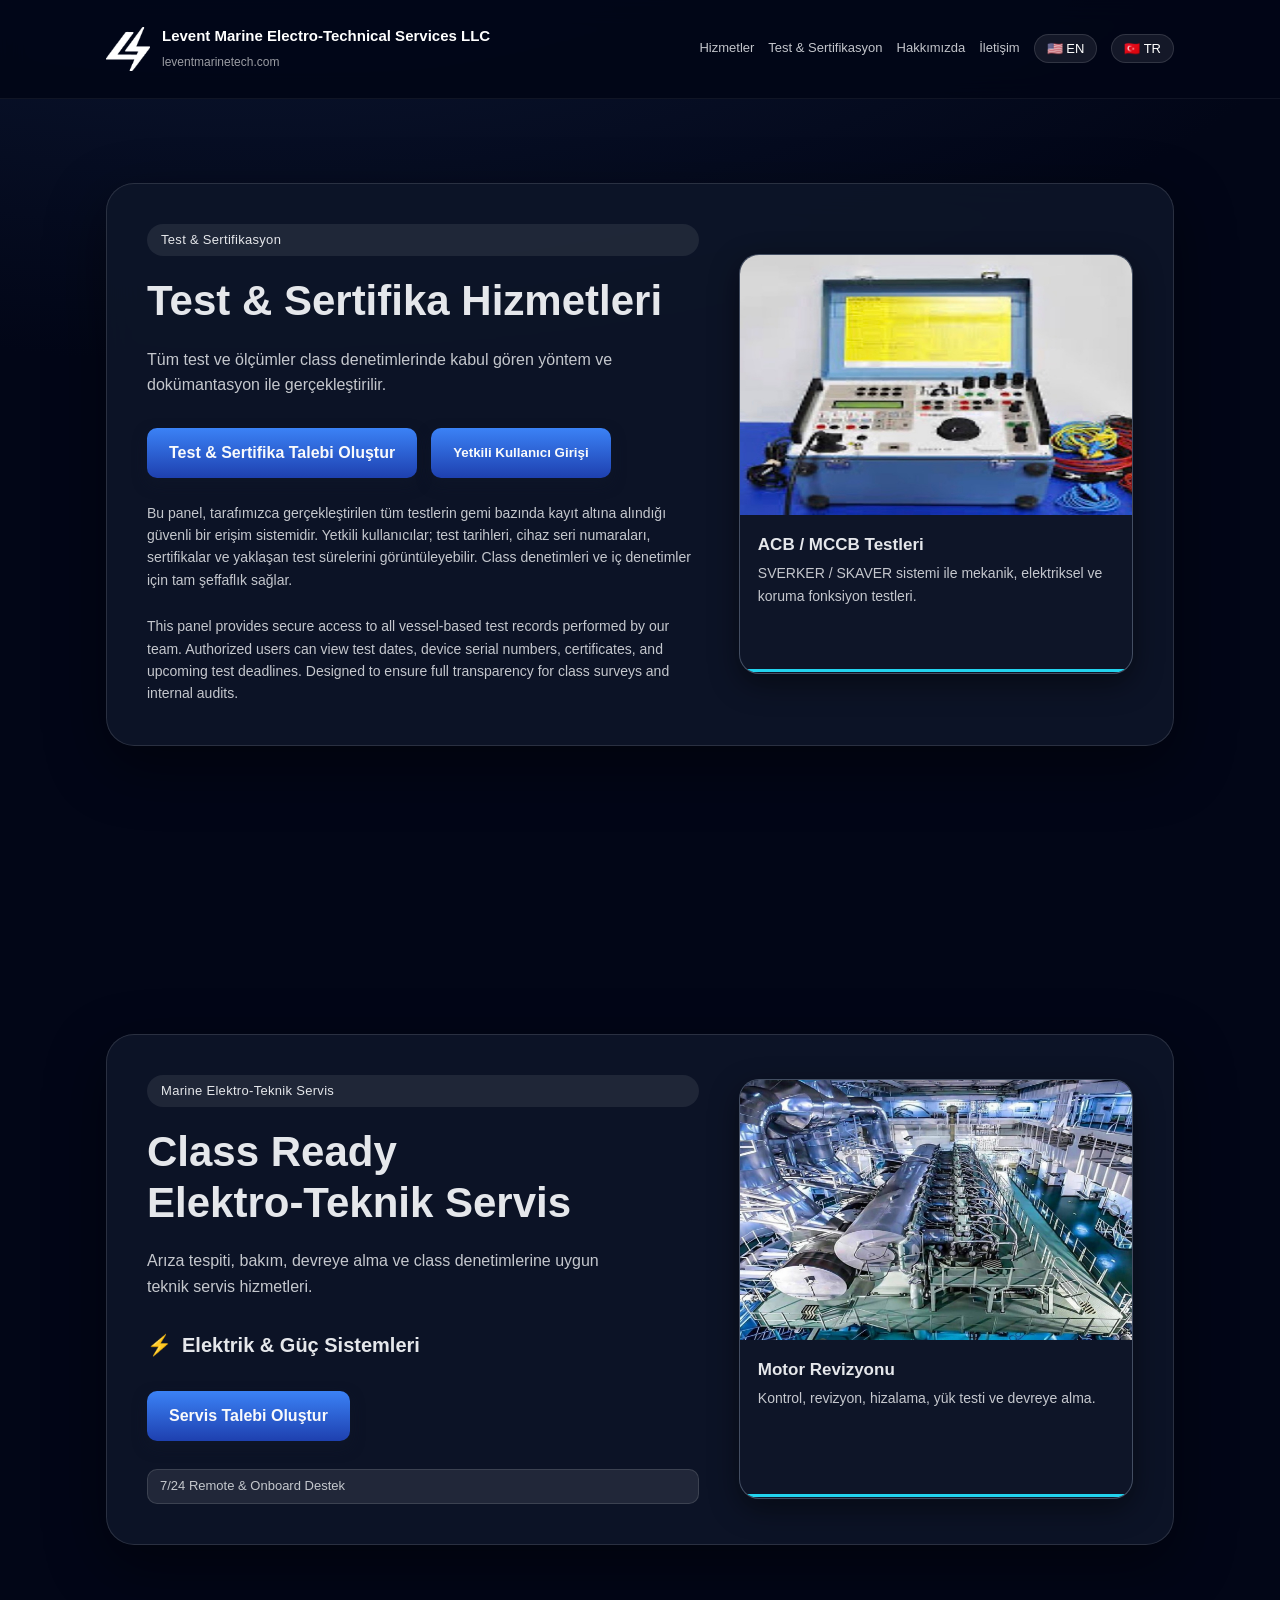
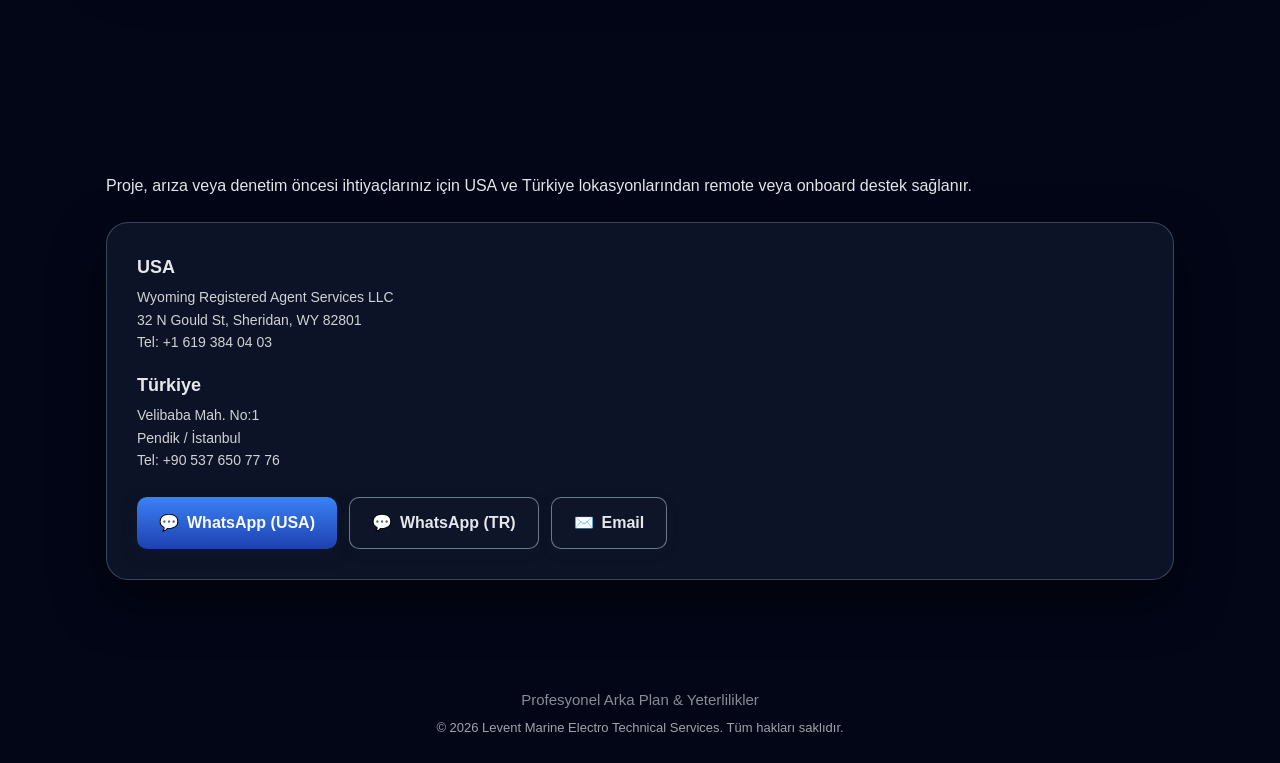
==== index.html @ 1b4331d4 "Update index.html" ====
<!doctype html>
<html lang="tr">
<head>
  <link rel="stylesheet" href="css/login.css" />
  <meta charset="utf-8" />
  <meta name="viewport" content="width=device-width,initial-scale=1" />
  <title data-i18n="brand_name">Levent Marine Electro Technical Services</title>
  <meta name="description" content="Marine elektro-teknik servis, test ve sertifikasyon hizmetleri.">
  <link rel="icon" href="assets/logo.png" />
  <link rel="stylesheet" href="css/global.css" />
  <link rel="stylesheet" href="css/home.css" />
</head>
<body id="top">

<!-- HEADER -->
<header class="header">
  <div class="container headerInner">
    <a class="brand" href="#top">
      <img src="assets/logo.png" alt="Levent logo" />
      <div>
        <div class="name" data-i18n="brand_name">Levent Marine Electro-Technical Services LLC</div>
        <span class="tag" data-i18n="brand_tag">leventmarinetech.com</span>
      </div>
    </a>

    <div class="nav">
  <a href="#services" data-i18n="nav_services">Services</a>
  <a href="#certification" data-i18n="nav_certification">Testing & Certification</a>
  <a href="profile.html" data-i18n="nav_about">About</a>
  <a href="#contact" data-i18n="nav_contact">Contact</a>

  <button class="lang" id="btnLangEn">🇺🇸 EN</button>
  <button class="lang" id="btnLangTr">🇹🇷 TR</button>
</div>

  </div>
</header>

<!-- CERTIFICATION ROTATOR -->
<section class="heroModern" id="certification">
  <div class="container">
    <div class="heroGlass">

      <!-- LEFT -->
      <div class="heroLeft">
        <div class="heroBadge" data-i18n="cert_badge">Test & Sertifikasyon</div>

        <h1 class="heroTitle" data-i18n="cert_title">
          Test & Sertifika Hizmetleri
        </h1>

        <p class="heroSubtitle" data-i18n="cert_subtitle">
          Hizmet verilen gemilerde kullanılan tüm ölçüm ve test ekipmanları kalibrasyon sertifikalı olup,
          yürütülen çalışmalar class denetimlerinde kabul gören yöntem ve dokümantasyon ile desteklenir.
        </p>

        <div class="heroButtons">
          <a href="#contact" class="btnPrimary" data-i18n="cert_btn_request">
            Test & Sertifika Talebi Oluştur
          </a>
          <button class="btnPrimary" id="btnAuthorizedLogin">
  Yetkili Kullanıcı Girişi
</button>
<p class="loginInfo" data-i18n="login_info"></p>

<p class="loginInfo">
  This panel provides secure access to all vessel-based test records performed by our team. 
  Authorized users can view test dates, device serial numbers, certificates, and upcoming 
  test deadlines. Designed to ensure full transparency for class surveys and internal audits.
</p>
        </div>
      </div>

      <!-- RIGHT ROTATOR -->
      <div class="heroRight">
        <div class="heroWorkCard">
          <div class="heroWorkImage">
            <img id="certImage" src="assets/cert/acb-mccb-test.jpg" alt="">
          </div>

          <div class="heroWorkInfo">
            <div id="certTitle">ACB / MCCB Testleri</div>
            <div id="certDesc">
              SVERKER / SKAVER sistemi ile mekanik, elektriksel ve koruma fonksiyon testleri.
            </div>
          </div>

          <div class="heroProgress">
            <div id="certProgressBar"></div>
          </div>
        </div>
      </div>

    </div>
  </div>
</section>

<!-- MAIN HERO ROTATOR -->
<section class="heroModern" id="services">
  <div class="container">
    <div class="heroGlass">

      <!-- LEFT -->
      <div class="heroLeft">
        <div class="heroBadge" data-i18n="hero_badge">Marine Electro-Technical Services</div>

        <h1 class="heroTitle" data-i18n="hero_title">
          Class Ready <br> Electro-Technical Services
        </h1>

        <p class="heroSubtitle" data-i18n="hero_subtitle">
          Arıza tespiti, bakım, devreye alma ve class denetimlerine uygun teknik servis hizmetleri.
        </p>

        <div class="heroServiceRotator">
          <span id="heroServiceIcon">⚡</span>
          <span id="heroServiceText">Elektrik & Güç Sistemleri</span>
        </div>

        <div class="heroButtons">
          <a href="#contact" class="btnPrimary" data-i18n="btn_service_request">
            Servis Talebi Oluştur
          </a>
        </div>

        <div class="heroSupportBadge" data-i18n="hero_support">
          7/24 Remote & Onboard Support
        </div>
      </div>

      <!-- RIGHT ROTATOR -->
      <div class="heroRight">
        <div class="heroWorkCard">
          <div class="heroWorkImage">
            <img id="workImage" src="assets/works/motor-overhaul.jpg" alt="">
          </div>

          <div class="heroWorkInfo">
            <div id="workTitle">Motor Overhaul</div>
            <div id="workDesc">
              Inspection, overhaul, alignment, load testing and commissioning.
            </div>
          </div>

          <div class="heroProgress">
            <div id="heroProgressBar"></div>
          </div>
        </div>
      </div>

    </div>
  </div>
</section>

<!-- CONTACT -->
<section class="section" id="contact">
  <div class="container">
    <p data-i18n="contact_desc">
      Proje, arıza veya denetim öncesi ihtiyaçlarınız için, USA ve Türkiye lokasyonlarından
      remote veya onboard destek sağlanır.
    </p>

    <div class="contactWrapper">

      <!-- LEFT -->
      <div class="contactInfo">
        <div class="contactInfoBlock">
          <h3 data-i18n="contact_usa_title">USA</h3>
          <p data-i18n="contact_usa_desc">
            Wyoming Registered Agent Services LLC<br>
            32 N Gould St, Sheridan, WY 82801<br>
            Tel: <a href="tel:+16193840403">+1 619 384 04 03</a>
          </p>
        </div>

        <div class="contactInfoBlock">
          <h3 data-i18n="contact_tr_title">Türkiye</h3>
          <p data-i18n="contact_tr_desc">
            Velibaba Mah. No:1<br>
            Pendik / İstanbul<br>
            Tel: <a href="tel:+905376507776">+90 537 650 77 76</a>
          </p>
        </div>

        <div class="contactButtons">
          <a class="btnPrimary" href="https://wa.me/16193840403" target="_blank">
            💬 <span data-i18n="btn_whatsapp_us">WhatsApp (USA)</span>
          </a>

          <a class="btnGhost" href="https://wa.me/905376507776" target="_blank">
            💬 <span data-i18n="btn_whatsapp_tr">WhatsApp (TR)</span>
          </a>

          <a class="btnGhost" href="mailto:info@leventmarinetech.com">
            ✉️ <span data-i18n="btn_email">Email</span>
          </a>
        </div>
      </div>

      <!-- RIGHT MAP -->
      <div class="contactMap">
        <iframe
          src="https://www.google.com/maps/embed?pb=!1m18!1m12!1m3!1d3023.684333!2d-106.9800!3d44.7972!2m3!1f0!2f0!3f0!3m2!1i1024!2i768!4f13.1!3m3!1m2!1s0x5334f91a1f000001%3A0x4b7ce!2sSheridan%2C%20WY!5e0!3m2!1str!2sus!4v1700000000000"
          style="border:0;" allowfullscreen loading="lazy">
        </iframe>
      </div>

    </div>
  </div>
</section>

<!-- FOOTER -->
<footer class="footer">
  <a href="profile.html" class="footerLink" data-i18n="footer_profile">
    Professional Background & Qualifications
  </a>
  <span data-i18n="footer_rights">
    © 2026 Levent Marine Electro Technical Services. Tüm hakları saklıdır.
  </span>
</footer>
<!-- LOGIN MODAL -->
<div id="loginModal" class="loginModal">
  <div class="loginBox">
    <h2>Yetkili Kullanıcı Girişi</h2>

    <!-- 1) Giriş Türü -->
    <label>Giriş Türü</label>
    <select id="loginType">
      <option value="CLASS">Class Access</option>
      <option value="COMPANY">Company Representative</option>
      <option value="ADMIN">ADMIN</option>
    </select>

    <!-- 2) Class listesi (sadece CLASS seçilince görünür) -->
    <div id="classSelectBox" style="display:none; margin-top:10px;">
      <label>Class Seç</label>
      <select id="loginClass">
        <option value="TL">Türk Loydu (TL)</option>
        <option value="BV">Bureau Veritas (BV)</option>
        <option value="DNV">DNV</option>
        <option value="ABS">ABS</option>
        <option value="LR">Lloyd’s Register (LR)</option>
        <option value="RINA">RINA</option>
        <option value="ClassNK">ClassNK</option>
      </select>
    </div>

    <!-- 3) Company Representative (sadece COMPANY seçilince görünür) -->
    <div id="companyInfo" style="display:none; margin-top:10px;">
      <p style="font-size:14px; opacity:0.8;">
        Company Representative seçildiğinde şirket adı şifre üzerinden otomatik belirlenir.
      </p>
    </div>

    <!-- 4) Parola -->
    <label style="margin-top:10px;">Parola</label>
    <input type="password" id="loginPass" placeholder="Parola">

    <!-- Buttons -->
    <button id="loginSubmit" class="btnPrimary">Giriş Yap</button>
    <button id="loginClose" class="btnGhost">Kapat</button>

    <p id="loginError" class="loginError"></p>
  </div>
</div>

<script src="js/global.js"></script>
<script src="js/home.js"></script>
<script src="js/login.js"></script>

</body>
</html>
---- css/login.css ----
.loginModal {
  position: fixed;
  inset: 0;
  background: rgba(0,0,0,0.65);
  display: none;
  justify-content: center;
  align-items: center;
  z-index: 999;
}

.loginBox {
  background: rgba(15,23,42,0.9);
  padding: 30px;
  border-radius: 16px;
  width: 320px;
  border: 1px solid rgba(255,255,255,0.15);
  backdrop-filter: blur(12px);
}

.loginBox h2 {
  margin-bottom: 16px;
}

.loginBox label {
  font-size: 14px;
  opacity: 0.85;
}

.loginBox select,
.loginBox input {
  width: 100%;
  margin: 6px 0 14px;
  padding: 10px;
  border-radius: 8px;
  border: 1px solid rgba(255,255,255,0.15);
  background: rgba(255,255,255,0.05);
  color: #fff;
}
.loginBox select {
  color: #fff;
  background: rgba(255,255,255,0.05);
}

.loginBox option {
  background: rgba(15,23,42,0.95);
  color: #fff;
}
.loginInfo {
  margin-top: 10px;
  font-size: 14px;
  opacity: 0.85;
  line-height: 1.6;
  max-width: 600px;
}

.loginError {
  margin-top: 10px;
  color: #f87171;
  font-size: 13px;
}
---- css/global.css ----
/* =========================
   GLOBAL RESET
========================= */
* {
  box-sizing: border-box;
  margin: 0;
  padding: 0;
}

html, body {
  width: 100%;
  min-height: 100%;
}

body {
  font-family: -apple-system, BlinkMacSystemFont, "Segoe UI", Roboto, Arial, sans-serif;
  background: radial-gradient(1200px 600px at 20% -10%, #0f1c3a, #020617);
  color: #e5e7eb;
  line-height: 1.6;
}

/* =========================
   CONTAINER & SECTION
========================= */
.container {
  max-width: 1100px;
  margin: 0 auto;
  padding: 24px 16px;
}

.section {
  margin-top: 48px;
}

.sectionHeader {
  margin-bottom: 20px;
}

.sectionHeader h2 {
  font-size: 24px;
  margin-bottom: 6px;
}

.sectionHeader p {
  opacity: 0.85;
  font-size: 14px;
}

/* =========================
   HEADER
========================= */
.header {
  position: sticky;
  top: 0;
  z-index: 50;
  background: rgba(2, 6, 23, 0.9);
  backdrop-filter: blur(12px);
  border-bottom: 1px solid rgba(255,255,255,0.06);
}

.headerInner {
  display: flex;
  align-items: center;
  justify-content: space-between;
  gap: 14px;
}

.brand {
  display: flex;
  align-items: center;
  gap: 12px;
  text-decoration: none;
  color: #fff;
}

.brand img {
  width: 44px;
  height: 44px;
  filter: brightness(0) invert(1);
}

.brand .name {
  font-weight: 600;
  font-size: 15px;
}

.brand .tag {
  font-size: 12px;
  opacity: 0.6;
}

.nav {
  display: flex;
  align-items: center;
  gap: 14px;
}

.nav a {
  color: #e5e7eb;
  text-decoration: none;
  font-size: 13px;
  opacity: 0.85;
}

.nav a:hover {
  opacity: 1;
}

.lang {
  background: rgba(249, 246, 246, 0.08);
  border: 1px solid rgba(255,255,255,0.12);
  color: #fff;
  padding: 6px 12px;
  border-radius: 999px;
  cursor: pointer;
  font-size: 13px;
}

/* =========================
   CARDS & GENERIC
========================= */
.card {
  background: linear-gradient(180deg, #0b1220, #020617);
  border: 1px solid rgba(255,255,255,0.08);
  border-radius: 22px;
  padding: 28px;
}

.centerText {
  text-align: center;
}

/* =========================
   BADGES
========================= */
.badge {
  padding: 8px 14px;
  border-radius: 999px;
  font-size: 12px;
  background: rgba(255,255,255,0.06);
  opacity: 0.9;
}

/* =========================
   FOOTER
========================= */
.footer {
  margin-top: 60px;
  padding: 24px 16px;
  text-align: center;
  font-size: 13px;
  opacity: 0.7;
}

.footerLink {
  display: block;
  margin-bottom: 6px;
  font-size: 15px;
  opacity: 0.85;
  text-decoration: none;
  color: #e5e7eb;
}

/* =========================
   CONTACT (GENEL)
========================= */
.contactCard {
  margin-top: 12px;
}

.contactGrid {
  display: grid;
  grid-template-columns: repeat(2, minmax(0, 1fr));
  gap: 20px;
  margin-top: 18px;
  font-size: 14px;
  line-height: 1.7;
}

.contactGrid h3 {
  font-size: 14px;
  margin-bottom: 4px;
}

.contactGrid a {
  color: #38bdf8;
  text-decoration: none;
}

/* =========================
   CERT (GENEL)
========================= */
.cert-list {
  line-height: 1.6;
  opacity: 0.92;
}

/* =========================
   MOBILE (GENEL)
========================= */
@media (max-width: 900px) {
  .contactGrid {
    grid-template-columns: 1fr;
  }

  .headerInner {
    flex-wrap: wrap;
  }

  .nav {
    flex-wrap: wrap;
    justify-content: flex-end;
  }
}

/* =========================
   BUTTONS – MODERN 3D STYLE
========================= */

.btnPrimary,
.btnGhost {
  display: inline-flex;
  align-items: center;
  gap: 8px;
  padding: 12px 22px;
  border-radius: 10px;
  font-weight: 600;
  text-decoration: none;
  cursor: pointer;
  transition: transform 0.22s ease, box-shadow 0.22s ease, background 0.22s ease, border-color 0.22s ease;
}

.btnPrimary {
  background: linear-gradient(180deg, #3b82f6, #1e40af);
  color: #f9fafb;
  border: none;
  box-shadow: 0 6px 14px rgba(15,23,42,0.65);
}

.btnPrimary:hover {
  transform: translateY(-3px);
  box-shadow: 0 10px 22px rgba(15,23,42,0.85);
  background: linear-gradient(180deg, #60a5fa, #1d4ed8);
}

.btnPrimary:active {
  transform: translateY(-1px);
  box-shadow: 0 4px 10px rgba(15,23,42,0.7);
}

.btnGhost {
  background: rgba(15,23,42,0.9);
  border: 1px solid rgba(148,163,184,0.7);
  color: #e5e7eb;
  box-shadow: 0 4px 10px rgba(15,23,42,0.6);
}

.btnGhost:hover {
  transform: translateY(-3px);
  background: rgba(31,41,55,0.95);
  border-color: #38bdf8;
  box-shadow: 0 10px 22px rgba(15,23,42,0.85);
}

.btnGhost:active {
  transform: translateY(-1px);
  box-shadow: 0 4px 10px rgba(15,23,42,0.7);
}

/* =========================
   CERTIFICATE CONTENT BLOCKS – FINAL
========================= */

.certContent {
  padding: 60px 0;
  max-width: 1100px;
  margin: 40px auto 0;
}

.certRow {
  display: grid;
  grid-template-columns: minmax(0, 1.4fr) minmax(0, 1fr);
  gap: 40px;
  padding: 40px;
  margin-bottom: 40px;
  border-radius: 28px;
  background: rgba(15,23,42,0.85);
  backdrop-filter: blur(18px);
  border: 1px solid rgba(255,255,255,0.12);
  box-shadow: 0 20px 60px rgba(0,0,0,0.45);
  overflow: hidden;
}

.certLeft h3 {
  font-size: 26px;
  margin-bottom: 12px;
}

.certText,
.certTextTr {
  font-size: 15px;
  opacity: 0.85;
  margin-bottom: 6px;
  max-width: 480px;
}

.certRight {
  display: flex;
  justify-content: center;
  align-items: center;
}

.certRotator {
  width: 100%;
  height: 260px;
  border-radius: 20px;
  overflow: hidden;
  position: relative;
}

.certRotator img {
  width: 100%;
  height: 100%;
  object-fit: cover;
  position: absolute;
  opacity: 0;
  transition: opacity 1s ease;
}

.certRotator img.active {
  opacity: 1;
}

@media (max-width: 900px) {
  .certRow {
    grid-template-columns: 1fr;
  }
}

/* =========================
   HERO FIX
========================= */


.heroModern {
  margin-bottom: 120px;
}
.certContent {
  margin-top: 60px;
}
---- css/home.css ----
/* =========================
   MODERN HERO
========================= */

.heroModern {
  padding: 60px 0;
  position: relative;
}

.heroModern .container {
  max-width: 1100px;
  margin: 0 auto;
}

.heroGlass {
  display: grid;
  grid-template-columns: minmax(0, 1.4fr) minmax(0, 1fr);
  gap: 40px;
  padding: 40px;
  border-radius: 28px;
  background: rgba(15,23,42,0.85);
  backdrop-filter: blur(18px);
  border: 1px solid rgba(255,255,255,0.12);
  box-shadow: 0 20px 60px rgba(0,0,0,0.45);
}

/* LEFT SIDE */
.heroLeft {
  display: flex;
  flex-direction: column;
  gap: 20px;
}

.heroBadge {
  display: inline-block;
  padding: 6px 14px;
  border-radius: 999px;
  background: rgba(255,255,255,0.08);
  font-size: 13px;
  letter-spacing: 0.3px;
}

.heroTitle {
  font-size: 42px;
  line-height: 1.2;
  font-weight: 700;
}

.heroSubtitle {
  font-size: 16px;
  opacity: 0.85;
  max-width: 480px;
}

.heroServiceRotator {
  display: flex;
  align-items: center;
  gap: 10px;
  font-size: 20px;
  margin-top: 10px;
  font-weight: 600;
}

.heroButtons {
  display: flex;
  gap: 14px;
  margin-top: 10px;
  flex-wrap: wrap;
}

/* RIGHT SIDE */
.heroRight {
  display: flex;
  justify-content: center;
  align-items: center;
}

/* FIXED HEIGHT CARD */
.heroWorkCard {
  width: 100%;
  background: rgba(15,23,42,0.9);
  border-radius: 20px;
  overflow: hidden;
  border: 1px solid rgba(148,163,184,0.4);
  box-shadow: 0 10px 30px rgba(0,0,0,0.45);
  display: grid;
  grid-template-rows: 260px auto 4px;
  height: 420px; /* SABİT YÜKSEKLİK */
}

.heroWorkImage {
  height: 260px;
  overflow: hidden;
}

.heroWorkImage img {
  width: 100%;
  height: 100%;
  object-fit: cover;
}

.heroWorkInfo {
  padding: 16px 18px 14px;
  min-height: 120px; /* içerik değişse bile sabit */
}

.heroWorkInfo #workTitle,
.heroWorkInfo #certTitle {
  font-size: 17px;
  font-weight: 600;
  margin-bottom: 4px;
}

.heroWorkInfo #workDesc,
.heroWorkInfo #certDesc {
  font-size: 14px;
  opacity: 0.85;
}

/* PROGRESS BAR – HERO & CERT */
.heroProgress {
  height: 3px;
  background: rgba(255,255,255,0.15);
}

#heroProgressBar,
#certProgressBar {
  height: 100%;
  width: 0%;
  background: #22d3ee; /* ince mavi-yeşil çizgi */
  transition: width 3s linear;
}

/* SUPPORT BADGE */
.heroSupportBadge {
  margin-top: 8px;
  font-size: 13px;
  opacity: 0.85;
  background: rgba(255,255,255,0.10);
  padding: 6px 12px;
  border-radius: 10px;
  display: inline-block;
  border: 1px solid rgba(255,255,255,0.15);
}

/* =========================
   CONTACT WRAPPER
========================= */

.contactWrapper {
  margin-top: 24px;
  display: grid;
  grid-template-columns: minmax(0, 1.2fr) minmax(0, 1fr);
  gap: 30px;
  background: rgba(15,23,42,0.85);
  padding: 30px;
  border-radius: 22px;
  border: 1px solid rgba(148,163,184,0.35);
  backdrop-filter: blur(14px);
  box-shadow: 0 20px 50px rgba(0,0,0,0.55);
}

.contactInfo {
  display: flex;
  flex-direction: column;
  gap: 18px;
}

.contactInfoBlock h3 {
  font-size: 18px;
  margin-bottom: 4px;
}

.contactInfoBlock p {
  font-size: 14px;
  opacity: 0.9;
}

.contactInfoBlock a {
  color: #38bdf8;
  text-decoration: none;
}

.contactInfoBlock a:hover {
  text-decoration: underline;
}

.contactButtons {
  display: flex;
  flex-wrap: wrap;
  gap: 12px;
  margin-top: 8px;
}

.contactMap iframe {
  width: 100%;
  height: 100%;
  min-height: 260px;
  border-radius: 16px;
}

/* =========================
   RESPONSIVE
========================= */

@media (max-width: 900px) {
  .heroGlass {
    grid-template-columns: 1fr;
    padding: 28px;
  }

  .heroTitle {
    font-size: 32px;
  }

  .contactWrapper {
    grid-template-columns: 1fr;
  }
}

@media (max-width: 700px) {
  .heroTitle {
    font-size: 26px;
  }

  .heroButtons {
    flex-direction: column;
    align-items: stretch;
  }

  .contactButtons {
    flex-direction: column;
    align-items: stretch;
  }
}

/* =========================
   CERTIFICATE CONTENT BLOCKS
========================= */

.certContent {
  padding: 60px 0;
  max-width: 1100px;
  margin: 0 auto;
}

.certRow {
  display: grid;
  grid-template-columns: minmax(0, 1.4fr) minmax(0, 1fr);
  gap: 40px;
  padding: 40px;
  margin-bottom: 40px;
  border-radius: 28px;
  background: rgba(15,23,42,0.85);
  backdrop-filter: blur(18px);
  border: 1px solid rgba(255,255,255,0.12);
  box-shadow: 0 20px 60px rgba(0,0,0,0.45);
}

.certLeft h3 {
  font-size: 26px;
  margin-bottom: 12px;
}

.certText,
.certTextTr {
  font-size: 15px;
  opacity: 0.85;
  margin-bottom: 6px;
  max-width: 480px;
}

.certRight {
  display: flex;
  justify-content: center;
  align-items: center;
}

.certRotator {
  width: 100%;
  height: 260px;
  border-radius: 20px;
  overflow: hidden;
  position: relative;
}

.certRotator img {
  width: 100%;
  height: 100%;
  object-fit: cover;
  position: absolute;
  opacity: 0;
  transition: opacity 1s ease;
}

.certRotator img.active {
  opacity: 1;
}

/* MOBILE */
@media (max-width: 900px) {
  .certRow {
    grid-template-columns: 1fr;
  }
}
/* =========================
   CERTIFICATE CONTENT BLOCKS
========================= */

.certContent {
  padding: 60px 0;
  max-width: 1100px;
  margin: 0 auto;
}

.certRow {
  display: grid;
  grid-template-columns: minmax(0, 1.4fr) minmax(0, 1fr);
  gap: 40px;
  padding: 40px;
  margin-bottom: 40px;
  border-radius: 28px;
  background: rgba(15,23,42,0.85);
  backdrop-filter: blur(18px);
  border: 1px solid rgba(255,255,255,0.12);
  box-shadow: 0 20px 60px rgba(0,0,0,0.45);
}

.certLeft h3 {
  font-size: 26px;
  margin-bottom: 12px;
}

.certText,
.certTextTr {
  font-size: 15px;
  opacity: 0.85;
  margin-bottom: 6px;
  max-width: 480px;
}

.certRight {
  display: flex;
  justify-content: center;
  align-items: center;
}

.certRotator {
  width: 100%;
  height: 260px;
  border-radius: 20px;
  overflow: hidden;
  position: relative;
}

.certRotator img {
  width: 100%;
  height: 100%;
  object-fit: cover;
  position: absolute;
  opacity: 0;
  transition: opacity 1s ease;
}

.certRotator img.active {
  opacity: 1;
}

/* MOBILE */
@media (max-width: 900px) {
  .certRow {
    grid-template-columns: 1fr;
  }
}
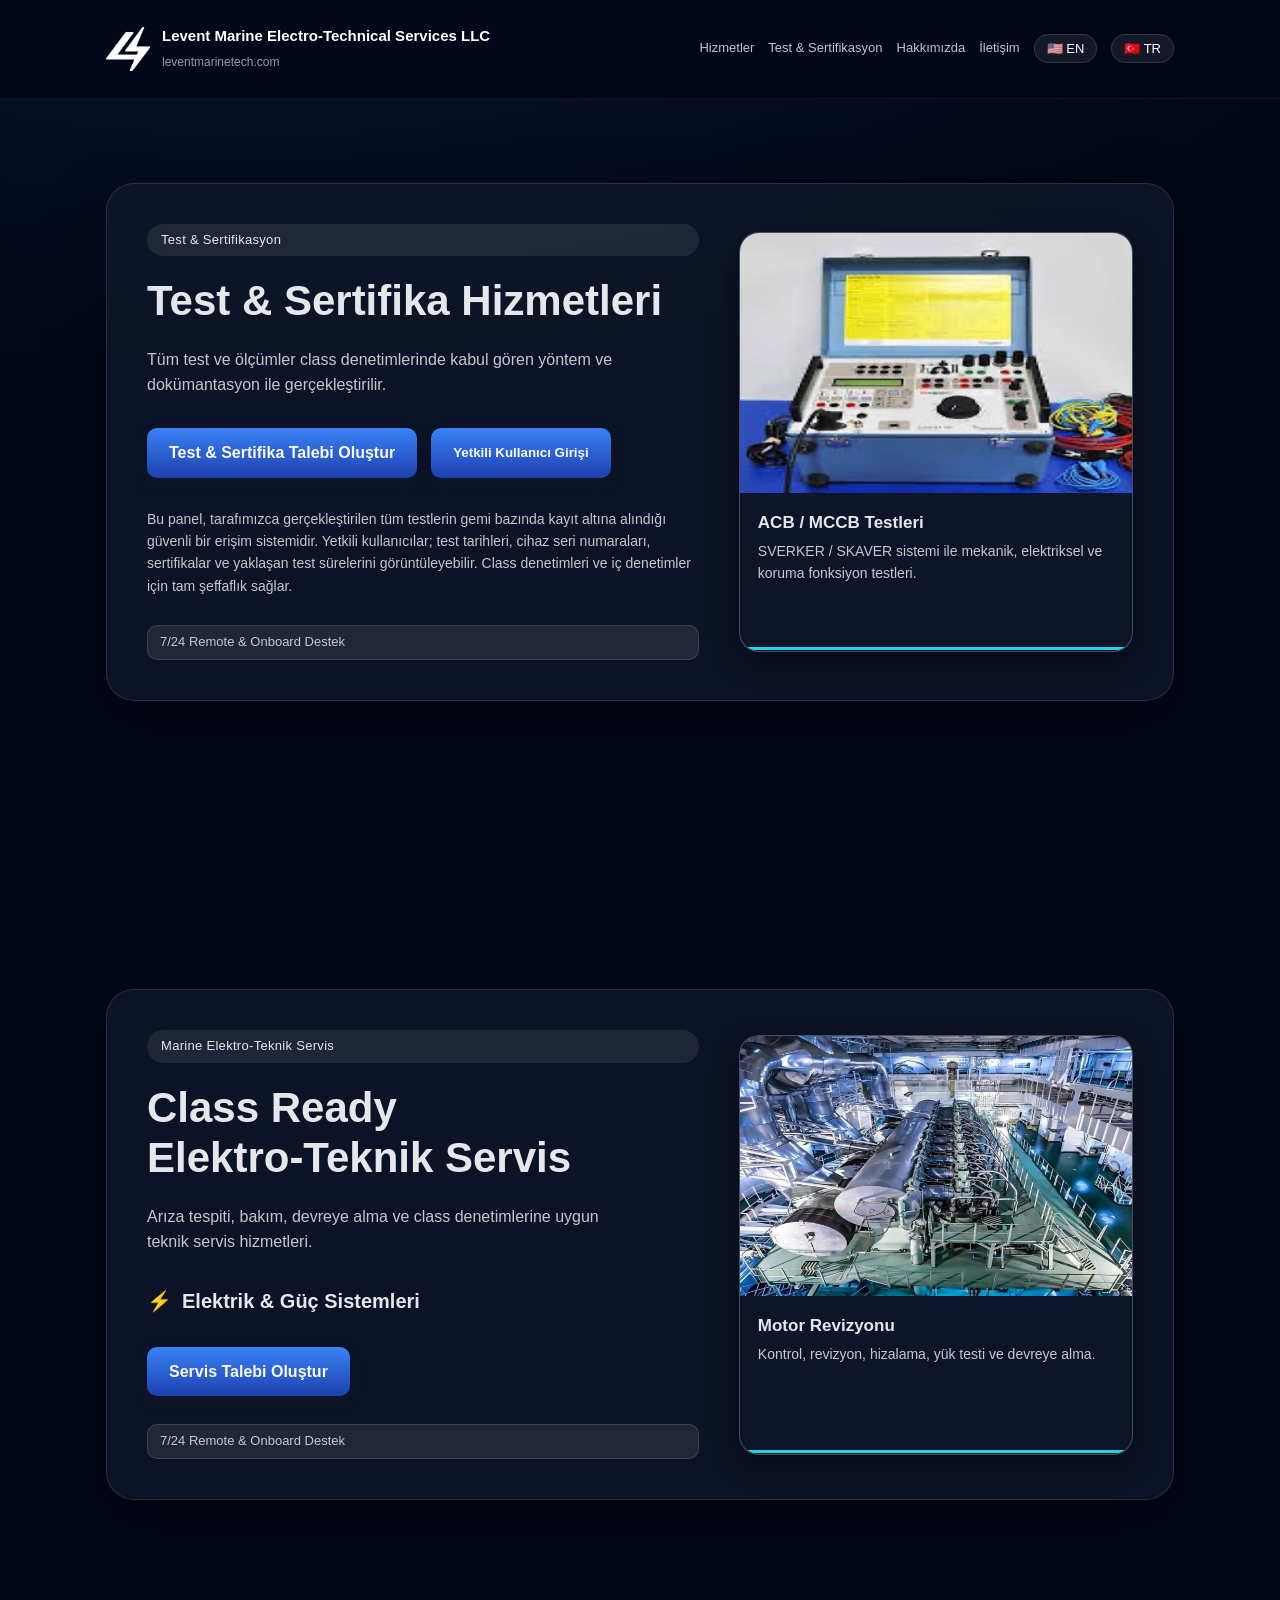
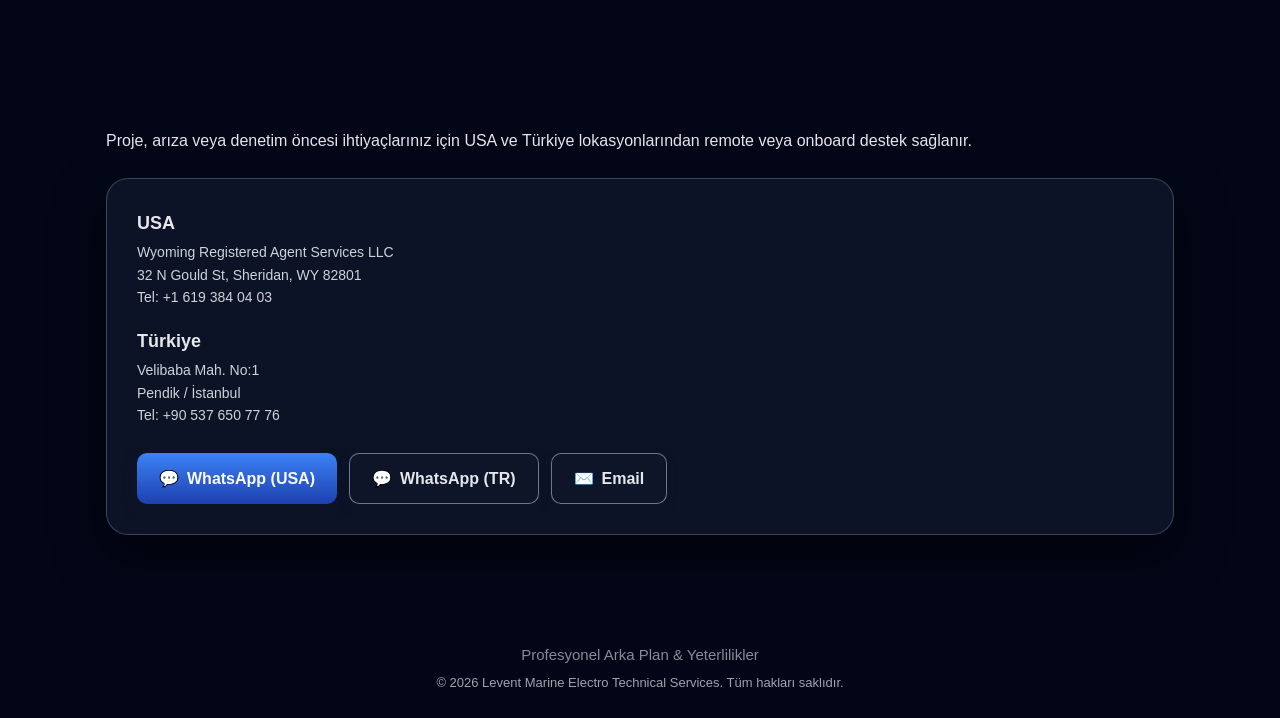
==== commit 8b5f3ee4: "Update index.html" ====
--- a/index.html
+++ b/index.html
@@ -36,44 +36,54 @@
   </div>
 </header>
 
-<!-- CERTIFICATION ROTATOR -->
+<!-- CERTIFICATION (SERVICES İLE AYNI PREMIUM YAPI) -->
 <section class="heroModern" id="certification">
   <div class="container">
     <div class="heroGlass">
 
       <!-- LEFT -->
-      <div class="heroLeft">
-        <div class="heroBadge" data-i18n="cert_badge">Test & Sertifikasyon</div>
-
-        <h1 class="heroTitle" data-i18n="cert_title">
-          Test & Sertifika Hizmetleri
-        </h1>
-
-        <p class="heroSubtitle" data-i18n="cert_subtitle">
-          Hizmet verilen gemilerde kullanılan tüm ölçüm ve test ekipmanları kalibrasyon sertifikalı olup,
-          yürütülen çalışmalar class denetimlerinde kabul gören yöntem ve dokümantasyon ile desteklenir.
-        </p>
-
-        <div class="heroButtons">
-          <a href="#contact" class="btnPrimary" data-i18n="cert_btn_request">
-            Test & Sertifika Talebi Oluştur
-          </a>
-          <button class="btnPrimary" id="btnAuthorizedLogin">
-  Yetkili Kullanıcı Girişi
-</button>
-<p class="loginInfo" data-i18n="login_info"></p>
-
-<p class="loginInfo">
-  This panel provides secure access to all vessel-based test records performed by our team. 
-  Authorized users can view test dates, device serial numbers, certificates, and upcoming 
-  test deadlines. Designed to ensure full transparency for class surveys and internal audits.
-</p>
-        </div>
-      </div>
-
-      <!-- RIGHT ROTATOR -->
+<div class="heroLeft">
+  <div class="heroBadge" data-i18n="cert_badge">Test & Sertifikasyon</div>
+
+  <h1 class="heroTitle" data-i18n="cert_title">
+    Test & Sertifika Hizmetleri
+  </h1>
+
+  <p class="heroSubtitle" data-i18n="cert_subtitle">
+    Hizmet verilen gemilerde kullanılan tüm ölçüm ve test ekipmanları kalibrasyon sertifikalı olup,
+    yürütülen çalışmalar class denetimlerinde kabul gören yöntem ve dokümantasyon ile desteklenir.
+  </p>
+
+ 
+
+  <!-- BUTONLAR -->
+  <div class="heroButtons">
+    <a href="#contact" class="btnPrimary" data-i18n="cert_btn_request">
+      Test & Sertifika Talebi Oluştur
+    </a>
+
+    <button class="btnPrimary" id="authorizedBtn">
+      Yetkili Kullanıcı Girişi
+    </button>
+  </div>
+
+  <!-- TEK AÇIKLAMA (TR/EN OTOMATİK) -->
+  <p class="loginInfo" data-i18n="login_info">
+    This panel provides secure access to all vessel-based test records performed by our team.
+    Authorized users can view test dates, device serial numbers, certificates, and upcoming
+    test deadlines. Designed to ensure full transparency for class surveys and internal audits.
+  </p>
+   <!-- 7/24 badge ÜSTE ALINDI -->
+  <div class="heroSupportBadge" data-i18n="hero_support">
+    7/24 Remote & Onboard Support
+  </div>
+</div>
+
+
+      <!-- RIGHT (SERVICES İLE AYNI KART YAPISI) -->
       <div class="heroRight">
         <div class="heroWorkCard">
+
           <div class="heroWorkImage">
             <img id="certImage" src="assets/cert/acb-mccb-test.jpg" alt="">
           </div>
@@ -88,12 +98,14 @@
           <div class="heroProgress">
             <div id="certProgressBar"></div>
           </div>
+
         </div>
       </div>
 
     </div>
   </div>
 </section>
+
 
 <!-- MAIN HERO ROTATOR -->
 <section class="heroModern" id="services">
@@ -246,19 +258,27 @@
     </div>
 
     <!-- 3) Company Representative (sadece COMPANY seçilince görünür) -->
-    <div id="companyInfo" style="display:none; margin-top:10px;">
-      <p style="font-size:14px; opacity:0.8;">
-        Company Representative seçildiğinde şirket adı şifre üzerinden otomatik belirlenir.
-      </p>
-    </div>
+ <div id="companySelectBox" style="display:none; margin-top:10px;">
+  <label>Firma Seç</label>
+  <select id="loginCompany">
+    <option value="TP Offshore">TP Offshore</option>
+    <option value="MEDLOG">MEDLOG</option>
+    <option value="Reederei NORD">Reederei NORD</option>
+    <option value="Polaris">Polaris</option>
+    <option value="Levent Marine">Levent Marine</option>
+  </select>
+</div>
+
 
     <!-- 4) Parola -->
     <label style="margin-top:10px;">Parola</label>
     <input type="password" id="loginPass" placeholder="Parola">
 
     <!-- Buttons -->
-    <button id="loginSubmit" class="btnPrimary">Giriş Yap</button>
-    <button id="loginClose" class="btnGhost">Kapat</button>
+   <button id="loginSubmit" type="button" class="btnPrimary">Giriş Yap</button>
+
+ <button id="loginClose" type="button" class="btnGhost">Kapat</button>
+
 
     <p id="loginError" class="loginError"></p>
   </div>
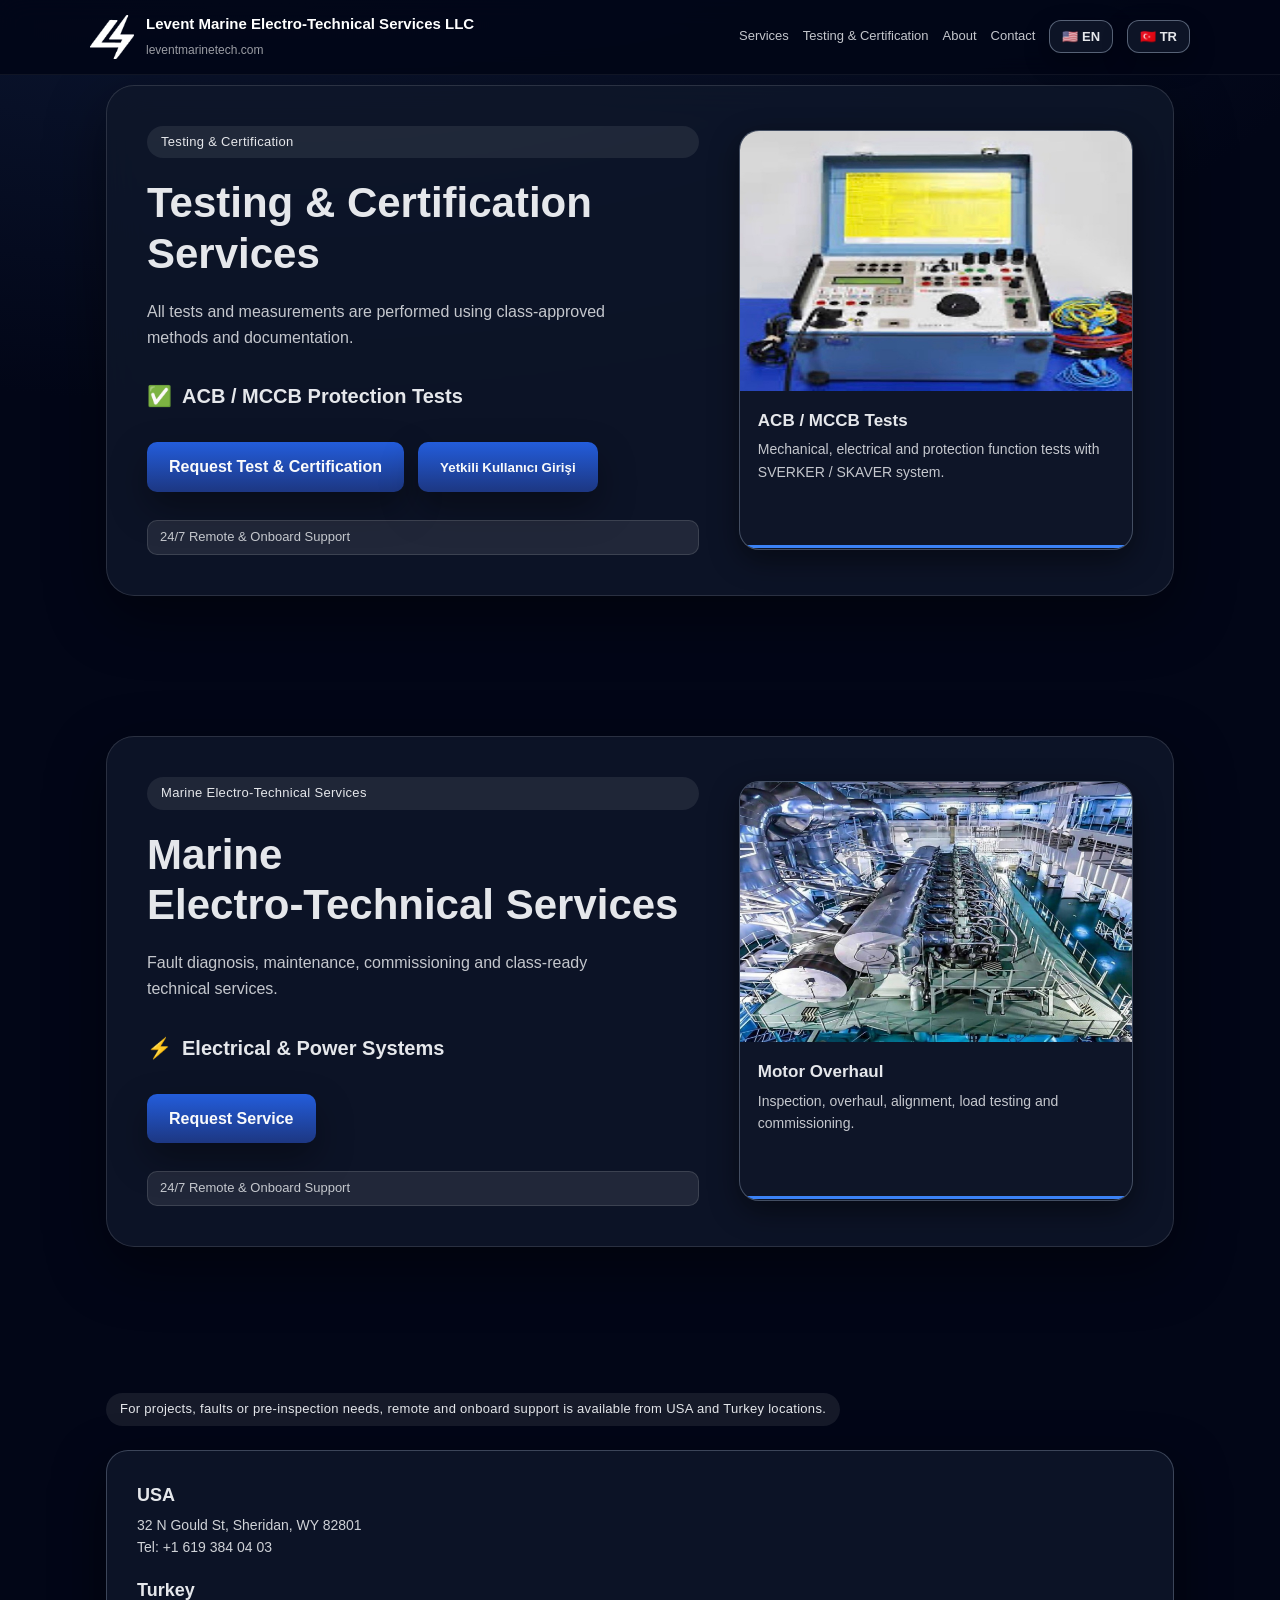
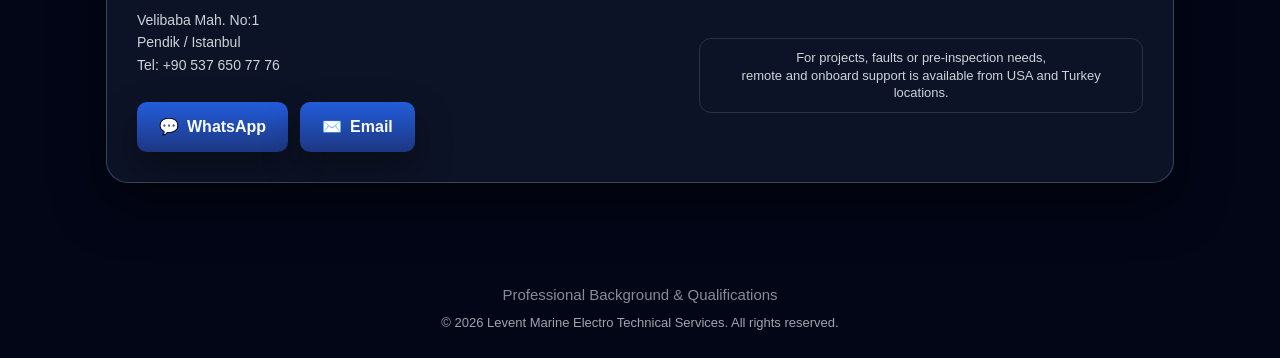
==== commit 4943b949: "Add files via upload" ====
--- a/index.html
+++ b/index.html
@@ -1,7 +1,6 @@
 <!doctype html>
-<html lang="tr">
+<html lang="en">
 <head>
-  <link rel="stylesheet" href="css/login.css" />
   <meta charset="utf-8" />
   <meta name="viewport" content="width=device-width,initial-scale=1" />
   <title data-i18n="brand_name">Levent Marine Electro Technical Services</title>
@@ -9,8 +8,14 @@
   <link rel="icon" href="assets/logo.png" />
   <link rel="stylesheet" href="css/global.css" />
   <link rel="stylesheet" href="css/home.css" />
+  <link rel="stylesheet" href="css/login.css" />
 </head>
 <body id="top">
+
+<!-- LOGO SPLASH (first load) -->
+<div id="logoSplash" class="logoSplash" aria-hidden="true">
+  <img src="assets/logo.png" alt="Levent MarineTech" />
+</div>
 
 <!-- HEADER -->
 <header class="header">
@@ -36,54 +41,48 @@
   </div>
 </header>
 
-<!-- CERTIFICATION (SERVICES İLE AYNI PREMIUM YAPI) -->
+<!-- CERTIFICATION ROTATOR -->
 <section class="heroModern" id="certification">
   <div class="container">
     <div class="heroGlass">
 
       <!-- LEFT -->
-<div class="heroLeft">
-  <div class="heroBadge" data-i18n="cert_badge">Test & Sertifikasyon</div>
-
-  <h1 class="heroTitle" data-i18n="cert_title">
-    Test & Sertifika Hizmetleri
-  </h1>
-
-  <p class="heroSubtitle" data-i18n="cert_subtitle">
-    Hizmet verilen gemilerde kullanılan tüm ölçüm ve test ekipmanları kalibrasyon sertifikalı olup,
-    yürütülen çalışmalar class denetimlerinde kabul gören yöntem ve dokümantasyon ile desteklenir.
-  </p>
-
- 
-
-  <!-- BUTONLAR -->
-  <div class="heroButtons">
-    <a href="#contact" class="btnPrimary" data-i18n="cert_btn_request">
-      Test & Sertifika Talebi Oluştur
-    </a>
-
-    <button class="btnPrimary" id="authorizedBtn">
-      Yetkili Kullanıcı Girişi
-    </button>
-  </div>
-
-  <!-- TEK AÇIKLAMA (TR/EN OTOMATİK) -->
-  <p class="loginInfo" data-i18n="login_info">
-    This panel provides secure access to all vessel-based test records performed by our team.
-    Authorized users can view test dates, device serial numbers, certificates, and upcoming
-    test deadlines. Designed to ensure full transparency for class surveys and internal audits.
-  </p>
-   <!-- 7/24 badge ÜSTE ALINDI -->
-  <div class="heroSupportBadge" data-i18n="hero_support">
-    7/24 Remote & Onboard Support
-  </div>
-</div>
-
-
-      <!-- RIGHT (SERVICES İLE AYNI KART YAPISI) -->
+      <div class="heroLeft">
+        <div class="heroBadge" data-i18n="cert_badge">Test & Sertifikasyon</div>
+
+        <h1 class="heroTitle" data-i18n="cert_title">
+          Test & Sertifika Hizmetleri
+        </h1>
+
+        <p class="heroSubtitle" data-i18n="cert_subtitle">
+          Hizmet verilen gemilerde kullanılan tüm ölçüm ve test ekipmanları kalibrasyon sertifikalı olup,
+          yürütülen çalışmalar class denetimlerinde kabul gören yöntem ve dokümantasyon ile desteklenir.
+        </p>
+
+        <!-- SAME STRUCTURE AS SERVICES (ROTATOR + SUPPORT BADGE) -->
+        <div class="heroServiceRotator">
+          <span id="certServiceIcon">✅</span>
+          <span id="certServiceText" data-i18n="cert_rotator_default">Class Ready Testing</span>
+        </div>
+
+        <div class="heroButtons">
+          <a href="#contact" class="btnPrimary" data-i18n="cert_btn_request">
+            Test & Sertifika Talebi Oluştur
+          </a>
+         <button class="btnPrimary" id="authorizedBtn">
+
+  Yetkili Kullanıcı Girişi
+</button>
+        </div>
+
+        <div class="heroSupportBadge" data-i18n="hero_support">
+          7/24 Remote & Onboard Support
+        </div>
+      </div>
+
+      <!-- RIGHT ROTATOR -->
       <div class="heroRight">
         <div class="heroWorkCard">
-
           <div class="heroWorkImage">
             <img id="certImage" src="assets/cert/acb-mccb-test.jpg" alt="">
           </div>
@@ -98,14 +97,12 @@
           <div class="heroProgress">
             <div id="certProgressBar"></div>
           </div>
-
         </div>
       </div>
 
     </div>
   </div>
 </section>
-
 
 <!-- MAIN HERO ROTATOR -->
 <section class="heroModern" id="services">
@@ -117,7 +114,7 @@
         <div class="heroBadge" data-i18n="hero_badge">Marine Electro-Technical Services</div>
 
         <h1 class="heroTitle" data-i18n="hero_title">
-          Class Ready <br> Electro-Technical Services
+          Marine <br> Electro-Technical Services
         </h1>
 
         <p class="heroSubtitle" data-i18n="hero_subtitle">
@@ -167,10 +164,7 @@
 <!-- CONTACT -->
 <section class="section" id="contact">
   <div class="container">
-    <p data-i18n="contact_desc">
-      Proje, arıza veya denetim öncesi ihtiyaçlarınız için, USA ve Türkiye lokasyonlarından
-      remote veya onboard destek sağlanır.
-    </p>
+    <div class="contactSupportBadge heroBadge" data-i18n="contact_desc"></div>
 
     <div class="contactWrapper">
 
@@ -179,7 +173,6 @@
         <div class="contactInfoBlock">
           <h3 data-i18n="contact_usa_title">USA</h3>
           <p data-i18n="contact_usa_desc">
-            Wyoming Registered Agent Services LLC<br>
             32 N Gould St, Sheridan, WY 82801<br>
             Tel: <a href="tel:+16193840403">+1 619 384 04 03</a>
           </p>
@@ -195,15 +188,11 @@
         </div>
 
         <div class="contactButtons">
-          <a class="btnPrimary" href="https://wa.me/16193840403" target="_blank">
-            💬 <span data-i18n="btn_whatsapp_us">WhatsApp (USA)</span>
-          </a>
-
-          <a class="btnGhost" href="https://wa.me/905376507776" target="_blank">
-            💬 <span data-i18n="btn_whatsapp_tr">WhatsApp (TR)</span>
-          </a>
-
-          <a class="btnGhost" href="mailto:info@leventmarinetech.com">
+          <a id="whatsappBtn" class="btnPrimary" href="https://wa.me/16193840403" target="_blank" rel="noopener">
+            💬 <span data-i18n="btn_whatsapp">WhatsApp</span>
+          </a>
+
+          <a id="emailBtn" class="btnPrimary" href="mailto:info@leventmarinetech.com">
             ✉️ <span data-i18n="btn_email">Email</span>
           </a>
         </div>
@@ -215,6 +204,7 @@
           src="https://www.google.com/maps/embed?pb=!1m18!1m12!1m3!1d3023.684333!2d-106.9800!3d44.7972!2m3!1f0!2f0!3f0!3m2!1i1024!2i768!4f13.1!3m3!1m2!1s0x5334f91a1f000001%3A0x4b7ce!2sSheridan%2C%20WY!5e0!3m2!1str!2sus!4v1700000000000"
           style="border:0;" allowfullscreen loading="lazy">
         </iframe>
+        <p class="contactMotto" data-i18n="contact_motto"></p>
       </div>
 
     </div>
@@ -240,7 +230,6 @@
     <select id="loginType">
       <option value="CLASS">Class Access</option>
       <option value="COMPANY">Company Representative</option>
-      <option value="ADMIN">ADMIN</option>
     </select>
 
     <!-- 2) Class listesi (sadece CLASS seçilince görünür) -->
@@ -281,6 +270,16 @@
 
 
     <p id="loginError" class="loginError"></p>
+
+    <!-- Demo access for non-authorized visitors -->
+    <div class="loginDemoBox">
+      <button id="demoEntryBtn" type="button" class="btnGhost" data-i18n="demo_btn">
+        Demo'yu Gör (Yetkili Değilim)
+      </button>
+      <p class="loginInfo" style="margin:0; opacity:.75" data-i18n="demo_note">
+        Demo verileri hayalidir. Sistem akışını göstermek içindir.
+      </p>
+    </div>
   </div>
 </div>
 
--- a/css/global.css
+++ b/css/global.css
@@ -1,350 +1,432 @@
-/* =========================
-   GLOBAL RESET
-========================= */
-* {
-  box-sizing: border-box;
-  margin: 0;
-  padding: 0;
-}
-
-html, body {
-  width: 100%;
-  min-height: 100%;
-}
-
-body {
-  font-family: -apple-system, BlinkMacSystemFont, "Segoe UI", Roboto, Arial, sans-serif;
-  background: radial-gradient(1200px 600px at 20% -10%, #0f1c3a, #020617);
-  color: #e5e7eb;
-  line-height: 1.6;
-}
-
-/* =========================
-   CONTAINER & SECTION
-========================= */
-.container {
-  max-width: 1100px;
-  margin: 0 auto;
-  padding: 24px 16px;
-}
-
-.section {
-  margin-top: 48px;
-}
-
-.sectionHeader {
-  margin-bottom: 20px;
-}
-
-.sectionHeader h2 {
-  font-size: 24px;
-  margin-bottom: 6px;
-}
-
-.sectionHeader p {
-  opacity: 0.85;
-  font-size: 14px;
-}
-
-/* =========================
-   HEADER
-========================= */
-.header {
-  position: sticky;
-  top: 0;
-  z-index: 50;
-  background: rgba(2, 6, 23, 0.9);
-  backdrop-filter: blur(12px);
-  border-bottom: 1px solid rgba(255,255,255,0.06);
-}
-
-.headerInner {
-  display: flex;
-  align-items: center;
-  justify-content: space-between;
-  gap: 14px;
-}
-
-.brand {
-  display: flex;
-  align-items: center;
-  gap: 12px;
-  text-decoration: none;
-  color: #fff;
-}
-
-.brand img {
-  width: 44px;
-  height: 44px;
-  filter: brightness(0) invert(1);
-}
-
-.brand .name {
-  font-weight: 600;
-  font-size: 15px;
-}
-
-.brand .tag {
-  font-size: 12px;
-  opacity: 0.6;
-}
-
-.nav {
-  display: flex;
-  align-items: center;
-  gap: 14px;
-}
-
-.nav a {
-  color: #e5e7eb;
-  text-decoration: none;
-  font-size: 13px;
-  opacity: 0.85;
-}
-
-.nav a:hover {
-  opacity: 1;
-}
-
-.lang {
-  background: rgba(249, 246, 246, 0.08);
-  border: 1px solid rgba(255,255,255,0.12);
-  color: #fff;
-  padding: 6px 12px;
-  border-radius: 999px;
-  cursor: pointer;
-  font-size: 13px;
-}
-
-/* =========================
-   CARDS & GENERIC
-========================= */
-.card {
-  background: linear-gradient(180deg, #0b1220, #020617);
-  border: 1px solid rgba(255,255,255,0.08);
-  border-radius: 22px;
-  padding: 28px;
-}
-
-.centerText {
-  text-align: center;
-}
-
-/* =========================
-   BADGES
-========================= */
-.badge {
-  padding: 8px 14px;
-  border-radius: 999px;
-  font-size: 12px;
-  background: rgba(255,255,255,0.06);
-  opacity: 0.9;
-}
-
-/* =========================
-   FOOTER
-========================= */
-.footer {
-  margin-top: 60px;
-  padding: 24px 16px;
-  text-align: center;
-  font-size: 13px;
-  opacity: 0.7;
-}
-
-.footerLink {
-  display: block;
-  margin-bottom: 6px;
-  font-size: 15px;
-  opacity: 0.85;
-  text-decoration: none;
-  color: #e5e7eb;
-}
-
-/* =========================
-   CONTACT (GENEL)
-========================= */
-.contactCard {
-  margin-top: 12px;
-}
-
-.contactGrid {
-  display: grid;
-  grid-template-columns: repeat(2, minmax(0, 1fr));
-  gap: 20px;
-  margin-top: 18px;
-  font-size: 14px;
-  line-height: 1.7;
-}
-
-.contactGrid h3 {
-  font-size: 14px;
-  margin-bottom: 4px;
-}
-
-.contactGrid a {
-  color: #38bdf8;
-  text-decoration: none;
-}
-
-/* =========================
-   CERT (GENEL)
-========================= */
-.cert-list {
-  line-height: 1.6;
-  opacity: 0.92;
-}
-
-/* =========================
-   MOBILE (GENEL)
-========================= */
-@media (max-width: 900px) {
-  .contactGrid {
-    grid-template-columns: 1fr;
-  }
-
-  .headerInner {
-    flex-wrap: wrap;
-  }
-
-  .nav {
-    flex-wrap: wrap;
-    justify-content: flex-end;
-  }
-}
-
-/* =========================
-   BUTTONS – MODERN 3D STYLE
-========================= */
-
-.btnPrimary,
-.btnGhost {
-  display: inline-flex;
-  align-items: center;
-  gap: 8px;
-  padding: 12px 22px;
-  border-radius: 10px;
-  font-weight: 600;
-  text-decoration: none;
-  cursor: pointer;
-  transition: transform 0.22s ease, box-shadow 0.22s ease, background 0.22s ease, border-color 0.22s ease;
-}
-
-.btnPrimary {
-  background: linear-gradient(180deg, #3b82f6, #1e40af);
-  color: #f9fafb;
-  border: none;
-  box-shadow: 0 6px 14px rgba(15,23,42,0.65);
-}
-
-.btnPrimary:hover {
-  transform: translateY(-3px);
-  box-shadow: 0 10px 22px rgba(15,23,42,0.85);
-  background: linear-gradient(180deg, #60a5fa, #1d4ed8);
-}
-
-.btnPrimary:active {
-  transform: translateY(-1px);
-  box-shadow: 0 4px 10px rgba(15,23,42,0.7);
-}
-
-.btnGhost {
-  background: rgba(15,23,42,0.9);
-  border: 1px solid rgba(148,163,184,0.7);
-  color: #e5e7eb;
-  box-shadow: 0 4px 10px rgba(15,23,42,0.6);
-}
-
-.btnGhost:hover {
-  transform: translateY(-3px);
-  background: rgba(31,41,55,0.95);
-  border-color: #38bdf8;
-  box-shadow: 0 10px 22px rgba(15,23,42,0.85);
-}
-
-.btnGhost:active {
-  transform: translateY(-1px);
-  box-shadow: 0 4px 10px rgba(15,23,42,0.7);
-}
-
-/* =========================
-   CERTIFICATE CONTENT BLOCKS – FINAL
-========================= */
-
-.certContent {
-  padding: 60px 0;
-  max-width: 1100px;
-  margin: 40px auto 0;
-}
-
-.certRow {
-  display: grid;
-  grid-template-columns: minmax(0, 1.4fr) minmax(0, 1fr);
-  gap: 40px;
-  padding: 40px;
-  margin-bottom: 40px;
-  border-radius: 28px;
-  background: rgba(15,23,42,0.85);
-  backdrop-filter: blur(18px);
-  border: 1px solid rgba(255,255,255,0.12);
-  box-shadow: 0 20px 60px rgba(0,0,0,0.45);
-  overflow: hidden;
-}
-
-.certLeft h3 {
-  font-size: 26px;
-  margin-bottom: 12px;
-}
-
-.certText,
-.certTextTr {
-  font-size: 15px;
-  opacity: 0.85;
-  margin-bottom: 6px;
-  max-width: 480px;
-}
-
-.certRight {
-  display: flex;
-  justify-content: center;
-  align-items: center;
-}
-
-.certRotator {
-  width: 100%;
-  height: 260px;
-  border-radius: 20px;
-  overflow: hidden;
-  position: relative;
-}
-
-.certRotator img {
-  width: 100%;
-  height: 100%;
-  object-fit: cover;
-  position: absolute;
-  opacity: 0;
-  transition: opacity 1s ease;
-}
-
-.certRotator img.active {
-  opacity: 1;
-}
-
-@media (max-width: 900px) {
-  .certRow {
-    grid-template-columns: 1fr;
-  }
-}
-
-/* =========================
-   HERO FIX
-========================= */
-
-
-.heroModern {
-  margin-bottom: 120px;
-}
-.certContent {
-  margin-top: 60px;
-}
+/* =========================
+   GLOBAL RESET
+========================= */
+* {
+  box-sizing: border-box;
+  margin: 0;
+  padding: 0;
+}
+
+html, body {
+  width: 100%;
+  min-height: 100%;
+}
+
+body {
+  font-family: -apple-system, BlinkMacSystemFont, "Segoe UI", Roboto, Arial, sans-serif;
+  background: radial-gradient(1200px 600px at 20% -10%, #0f1c3a, #020617);
+  color: #e5e7eb;
+  line-height: 1.6;
+}
+
+/* =========================
+   CONTAINER & SECTION
+========================= */
+.container {
+  max-width: 1100px;
+  margin: 0 auto;
+  padding: 16px 16px;
+}
+
+.section {
+  margin-top: 12px;
+}
+
+/* Smooth anchor navigation with sticky header */
+html {
+  scroll-behavior: smooth;
+  scroll-padding-top: 92px;
+}
+
+.sectionHeader {
+  margin-bottom: 20px;
+}
+
+.sectionHeader h2 {
+  font-size: 24px;
+  margin-bottom: 6px;
+}
+
+.sectionHeader p {
+  opacity: 0.85;
+  font-size: 14px;
+}
+
+/* =========================
+   HEADER
+========================= */
+.header {
+  position: sticky;
+  top: 0;
+  z-index: 50;
+  background: rgba(2, 6, 23, 0.9);
+  backdrop-filter: blur(12px);
+  border-bottom: 1px solid rgba(255,255,255,0.06);
+}
+
+.headerInner {
+  display: flex;
+  align-items: center;
+  justify-content: space-between;
+  gap: 14px;
+  /* Give the header more vertical breathing room */
+  padding: 12px 0;
+}
+
+.brand {
+  display: flex;
+  align-items: center;
+  gap: 12px;
+  text-decoration: none;
+  color: #fff;
+}
+
+.brand img {
+  width: 44px;
+  height: 44px;
+  filter: brightness(0) invert(1);
+}
+
+.brand .name {
+  font-weight: 600;
+  font-size: 15px;
+}
+
+.brand .tag {
+  font-size: 12px;
+  opacity: 0.6;
+}
+
+.nav {
+  display: flex;
+  align-items: center;
+  gap: 14px;
+}
+
+.nav a {
+  color: #e5e7eb;
+  text-decoration: none;
+  font-size: 13px;
+  opacity: 0.85;
+}
+
+.nav a:hover {
+  opacity: 1;
+}
+
+.lang {
+  background: rgba(15,23,42,0.88);
+  border: 1px solid rgba(148,163,184,0.55);
+  color: #e5e7eb;
+  padding: 8px 12px;
+  border-radius: 12px;
+  cursor: pointer;
+  font-size: 13px;
+  font-weight: 600;
+  box-shadow: 0 10px 26px rgba(0,0,0,0.28);
+  transition: transform 0.22s ease, box-shadow 0.22s ease, border-color 0.22s ease, background 0.22s ease;
+}
+
+.lang:hover {
+  transform: translateY(-2px);
+  border-color: rgba(34,211,238,0.75);
+  box-shadow: 0 16px 34px rgba(0,0,0,0.35);
+}
+
+.lang:active {
+  transform: translateY(-1px);
+  box-shadow: 0 12px 28px rgba(0,0,0,0.32);
+}
+
+/* =========================
+   CARDS & GENERIC
+========================= */
+.card {
+  background: linear-gradient(180deg, #0b1220, #020617);
+  border: 1px solid rgba(255,255,255,0.08);
+  border-radius: 22px;
+  padding: 28px;
+}
+
+.centerText {
+  text-align: center;
+}
+
+/* =========================
+   BADGES
+========================= */
+.badge {
+  padding: 8px 14px;
+  border-radius: 999px;
+  font-size: 12px;
+  background: rgba(255,255,255,0.06);
+  opacity: 0.9;
+}
+
+/* =========================
+   FOOTER
+========================= */
+.footer {
+  margin-top: 60px;
+  padding: 24px 16px;
+  text-align: center;
+  font-size: 13px;
+  opacity: 0.7;
+}
+
+.footerLink {
+  display: block;
+  margin-bottom: 6px;
+  font-size: 15px;
+  opacity: 0.85;
+  text-decoration: none;
+  color: #e5e7eb;
+}
+
+/* =========================
+   CONTACT (GENEL)
+========================= */
+.contactCard {
+  margin-top: 12px;
+}
+
+.contactGrid {
+  display: grid;
+  grid-template-columns: repeat(2, minmax(0, 1fr));
+  gap: 20px;
+  margin-top: 18px;
+  font-size: 14px;
+  line-height: 1.7;
+}
+
+.contactGrid h3 {
+  font-size: 14px;
+  margin-bottom: 4px;
+}
+
+.contactGrid a {
+  color: #38bdf8;
+  text-decoration: none;
+}
+
+/* =========================
+   CERT (GENEL)
+========================= */
+.cert-list {
+  line-height: 1.6;
+  opacity: 0.92;
+}
+
+/* =========================
+   MOBILE (GENEL)
+========================= */
+@media (max-width: 900px) {
+  .contactGrid {
+    grid-template-columns: 1fr;
+  }
+
+  .headerInner {
+    flex-wrap: wrap;
+  }
+
+  .nav {
+    flex-wrap: wrap;
+    justify-content: flex-end;
+  }
+}
+
+/* =========================
+   BUTTONS – MODERN 3D STYLE
+========================= */
+
+.btnPrimary,
+.btnGhost {
+  display: inline-flex;
+  align-items: center;
+  gap: 8px;
+  padding: 12px 22px;
+  border-radius: 10px;
+  font-weight: 600;
+  text-decoration: none;
+  cursor: pointer;
+  transition: transform 0.22s ease, box-shadow 0.22s ease, background 0.22s ease, border-color 0.22s ease;
+}
+
+.btnPrimary {
+  /* Corporate blue (less neon, more premium) */
+  background: linear-gradient(180deg, rgba(37,99,235,0.92), rgba(30,58,138,0.92));
+  color: #f9fafb;
+  border: none;
+  box-shadow: 0 16px 36px rgba(0,0,0,0.35);
+  position: relative;
+}
+
+/* =========================
+   LOGO SPLASH
+========================= */
+.logoSplash {
+  position: fixed;
+  inset: 0;
+  display: flex;
+  align-items: center;
+  justify-content: center;
+  background: rgba(2,6,23,0.92);
+  backdrop-filter: blur(10px);
+  z-index: 9999;
+  opacity: 0;
+  pointer-events: none;
+  transition: opacity 380ms ease;
+}
+
+/* Half-height splash (used when clicking header anchors) */
+.logoSplash.half {
+  top: 0;
+  left: 0;
+  right: 0;
+  bottom: auto;
+  height: 52vh;
+  border-bottom-left-radius: 22px;
+  border-bottom-right-radius: 22px;
+}
+
+.logoSplash.show {
+  opacity: 1;
+  pointer-events: auto;
+}
+
+.logoSplash img {
+  width: 120px;
+  height: 120px;
+  transform: scale(0.2) rotate(0deg);
+  opacity: 0;
+  /* Make the logo white (same feel as header) */
+  filter: brightness(0) invert(1) drop-shadow(0 20px 40px rgba(0,0,0,0.55));
+}
+
+.logoSplash.show img {
+  animation: logoSplashPop 1650ms cubic-bezier(0.2, 0.8, 0.2, 1) forwards;
+}
+
+.logoSplash.hide {
+  opacity: 0;
+}
+
+@keyframes logoSplashPop {
+  0%   { transform: scale(0.2) rotate(0deg); opacity: 0; }
+  18%  { transform: scale(1.05) rotate(45deg); opacity: 1; }
+  55%  { transform: scale(6.5) rotate(220deg); opacity: 1; }
+  78%  { transform: scale(10.5) rotate(360deg); opacity: 0.85; }
+  100% { transform: scale(10.5) rotate(420deg); opacity: 0; }
+}
+
+.btnPrimary:hover {
+  transform: translateY(-3px);
+  box-shadow: 0 22px 48px rgba(0,0,0,0.42);
+  background: linear-gradient(180deg, rgba(59,130,246,0.96), rgba(29,78,216,0.96));
+}
+
+.btnPrimary:active {
+  transform: translateY(-1px);
+  box-shadow: 0 18px 40px rgba(0,0,0,0.38);
+}
+
+.btnGhost {
+  background: linear-gradient(180deg, rgba(15,23,42,0.92), rgba(15,23,42,0.80));
+  border: 1px solid rgba(148,163,184,0.55);
+  color: #e5e7eb;
+  box-shadow: 0 14px 34px rgba(0,0,0,0.32);
+}
+
+.btnGhost:hover {
+  transform: translateY(-3px);
+  background: linear-gradient(180deg, rgba(31,41,55,0.95), rgba(15,23,42,0.82));
+  border-color: rgba(59,130,246,0.75);
+  box-shadow: 0 20px 44px rgba(0,0,0,0.42);
+}
+
+.btnGhost:active {
+  transform: translateY(-1px);
+  box-shadow: 0 16px 36px rgba(0,0,0,0.36);
+}
+
+/* =========================
+   CERTIFICATE CONTENT BLOCKS – FINAL
+========================= */
+
+.certContent {
+  padding: 60px 0;
+  max-width: 1100px;
+  margin: 40px auto 0;
+}
+
+.certRow {
+  display: grid;
+  grid-template-columns: minmax(0, 1.4fr) minmax(0, 1fr);
+  gap: 40px;
+  padding: 40px;
+  margin-bottom: 40px;
+  border-radius: 28px;
+  background: rgba(15,23,42,0.85);
+  backdrop-filter: blur(18px);
+  border: 1px solid rgba(255,255,255,0.12);
+  box-shadow: 0 20px 60px rgba(0,0,0,0.45);
+  overflow: hidden;
+}
+
+.certLeft h3 {
+  font-size: 26px;
+  margin-bottom: 12px;
+}
+
+.certText,
+.certTextTr {
+  font-size: 15px;
+  opacity: 0.85;
+  margin-bottom: 6px;
+  max-width: 480px;
+}
+
+.certRight {
+  display: flex;
+  justify-content: center;
+  align-items: center;
+}
+
+.certRotator {
+  width: 100%;
+  height: 260px;
+  border-radius: 20px;
+  overflow: hidden;
+  position: relative;
+}
+
+.certRotator img {
+  width: 100%;
+  height: 100%;
+  object-fit: cover;
+  position: absolute;
+  opacity: 0;
+  transition: opacity 1s ease;
+}
+
+.certRotator img.active {
+  opacity: 1;
+}
+
+@media (max-width: 900px) {
+  .certRow {
+    grid-template-columns: 1fr;
+  }
+}
+
+/* =========================
+   HERO FIX
+========================= */
+
+
+.heroModern {
+  margin-bottom: 120px;
+}
+.certContent {
+  margin-top: 60px;
+}
--- a/css/home.css
+++ b/css/home.css
@@ -1,374 +1,412 @@
-/* =========================
-   MODERN HERO
-========================= */
-
-.heroModern {
-  padding: 60px 0;
-  position: relative;
-}
-
-.heroModern .container {
-  max-width: 1100px;
-  margin: 0 auto;
-}
-
-.heroGlass {
-  display: grid;
-  grid-template-columns: minmax(0, 1.4fr) minmax(0, 1fr);
-  gap: 40px;
-  padding: 40px;
-  border-radius: 28px;
-  background: rgba(15,23,42,0.85);
-  backdrop-filter: blur(18px);
-  border: 1px solid rgba(255,255,255,0.12);
-  box-shadow: 0 20px 60px rgba(0,0,0,0.45);
-}
-
-/* LEFT SIDE */
-.heroLeft {
-  display: flex;
-  flex-direction: column;
-  gap: 20px;
-}
-
-.heroBadge {
-  display: inline-block;
-  padding: 6px 14px;
-  border-radius: 999px;
-  background: rgba(255,255,255,0.08);
-  font-size: 13px;
-  letter-spacing: 0.3px;
-}
-
-.heroTitle {
-  font-size: 42px;
-  line-height: 1.2;
-  font-weight: 700;
-}
-
-.heroSubtitle {
-  font-size: 16px;
-  opacity: 0.85;
-  max-width: 480px;
-}
-
-.heroServiceRotator {
-  display: flex;
-  align-items: center;
-  gap: 10px;
-  font-size: 20px;
-  margin-top: 10px;
-  font-weight: 600;
-}
-
-.heroButtons {
-  display: flex;
-  gap: 14px;
-  margin-top: 10px;
-  flex-wrap: wrap;
-}
-
-/* RIGHT SIDE */
-.heroRight {
-  display: flex;
-  justify-content: center;
-  align-items: center;
-}
-
-/* FIXED HEIGHT CARD */
-.heroWorkCard {
-  width: 100%;
-  background: rgba(15,23,42,0.9);
-  border-radius: 20px;
-  overflow: hidden;
-  border: 1px solid rgba(148,163,184,0.4);
-  box-shadow: 0 10px 30px rgba(0,0,0,0.45);
-  display: grid;
-  grid-template-rows: 260px auto 4px;
-  height: 420px; /* SABİT YÜKSEKLİK */
-}
-
-.heroWorkImage {
-  height: 260px;
-  overflow: hidden;
-}
-
-.heroWorkImage img {
-  width: 100%;
-  height: 100%;
-  object-fit: cover;
-}
-
-.heroWorkInfo {
-  padding: 16px 18px 14px;
-  min-height: 120px; /* içerik değişse bile sabit */
-}
-
-.heroWorkInfo #workTitle,
-.heroWorkInfo #certTitle {
-  font-size: 17px;
-  font-weight: 600;
-  margin-bottom: 4px;
-}
-
-.heroWorkInfo #workDesc,
-.heroWorkInfo #certDesc {
-  font-size: 14px;
-  opacity: 0.85;
-}
-
-/* PROGRESS BAR – HERO & CERT */
-.heroProgress {
-  height: 3px;
-  background: rgba(255,255,255,0.15);
-}
-
-#heroProgressBar,
-#certProgressBar {
-  height: 100%;
-  width: 0%;
-  background: #22d3ee; /* ince mavi-yeşil çizgi */
-  transition: width 3s linear;
-}
-
-/* SUPPORT BADGE */
-.heroSupportBadge {
-  margin-top: 8px;
-  font-size: 13px;
-  opacity: 0.85;
-  background: rgba(255,255,255,0.10);
-  padding: 6px 12px;
-  border-radius: 10px;
-  display: inline-block;
-  border: 1px solid rgba(255,255,255,0.15);
-}
-
-/* =========================
-   CONTACT WRAPPER
-========================= */
-
-.contactWrapper {
-  margin-top: 24px;
-  display: grid;
-  grid-template-columns: minmax(0, 1.2fr) minmax(0, 1fr);
-  gap: 30px;
-  background: rgba(15,23,42,0.85);
-  padding: 30px;
-  border-radius: 22px;
-  border: 1px solid rgba(148,163,184,0.35);
-  backdrop-filter: blur(14px);
-  box-shadow: 0 20px 50px rgba(0,0,0,0.55);
-}
-
-.contactInfo {
-  display: flex;
-  flex-direction: column;
-  gap: 18px;
-}
-
-.contactInfoBlock h3 {
-  font-size: 18px;
-  margin-bottom: 4px;
-}
-
-.contactInfoBlock p {
-  font-size: 14px;
-  opacity: 0.9;
-}
-
-.contactInfoBlock a {
-  color: #38bdf8;
-  text-decoration: none;
-}
-
-.contactInfoBlock a:hover {
-  text-decoration: underline;
-}
-
-.contactButtons {
-  display: flex;
-  flex-wrap: wrap;
-  gap: 12px;
-  margin-top: 8px;
-}
-
-.contactMap iframe {
-  width: 100%;
-  height: 100%;
-  min-height: 260px;
-  border-radius: 16px;
-}
-
-/* =========================
-   RESPONSIVE
-========================= */
-
-@media (max-width: 900px) {
-  .heroGlass {
-    grid-template-columns: 1fr;
-    padding: 28px;
-  }
-
-  .heroTitle {
-    font-size: 32px;
-  }
-
-  .contactWrapper {
-    grid-template-columns: 1fr;
-  }
-}
-
-@media (max-width: 700px) {
-  .heroTitle {
-    font-size: 26px;
-  }
-
-  .heroButtons {
-    flex-direction: column;
-    align-items: stretch;
-  }
-
-  .contactButtons {
-    flex-direction: column;
-    align-items: stretch;
-  }
-}
-
-/* =========================
-   CERTIFICATE CONTENT BLOCKS
-========================= */
-
-.certContent {
-  padding: 60px 0;
-  max-width: 1100px;
-  margin: 0 auto;
-}
-
-.certRow {
-  display: grid;
-  grid-template-columns: minmax(0, 1.4fr) minmax(0, 1fr);
-  gap: 40px;
-  padding: 40px;
-  margin-bottom: 40px;
-  border-radius: 28px;
-  background: rgba(15,23,42,0.85);
-  backdrop-filter: blur(18px);
-  border: 1px solid rgba(255,255,255,0.12);
-  box-shadow: 0 20px 60px rgba(0,0,0,0.45);
-}
-
-.certLeft h3 {
-  font-size: 26px;
-  margin-bottom: 12px;
-}
-
-.certText,
-.certTextTr {
-  font-size: 15px;
-  opacity: 0.85;
-  margin-bottom: 6px;
-  max-width: 480px;
-}
-
-.certRight {
-  display: flex;
-  justify-content: center;
-  align-items: center;
-}
-
-.certRotator {
-  width: 100%;
-  height: 260px;
-  border-radius: 20px;
-  overflow: hidden;
-  position: relative;
-}
-
-.certRotator img {
-  width: 100%;
-  height: 100%;
-  object-fit: cover;
-  position: absolute;
-  opacity: 0;
-  transition: opacity 1s ease;
-}
-
-.certRotator img.active {
-  opacity: 1;
-}
-
-/* MOBILE */
-@media (max-width: 900px) {
-  .certRow {
-    grid-template-columns: 1fr;
-  }
-}
-/* =========================
-   CERTIFICATE CONTENT BLOCKS
-========================= */
-
-.certContent {
-  padding: 60px 0;
-  max-width: 1100px;
-  margin: 0 auto;
-}
-
-.certRow {
-  display: grid;
-  grid-template-columns: minmax(0, 1.4fr) minmax(0, 1fr);
-  gap: 40px;
-  padding: 40px;
-  margin-bottom: 40px;
-  border-radius: 28px;
-  background: rgba(15,23,42,0.85);
-  backdrop-filter: blur(18px);
-  border: 1px solid rgba(255,255,255,0.12);
-  box-shadow: 0 20px 60px rgba(0,0,0,0.45);
-}
-
-.certLeft h3 {
-  font-size: 26px;
-  margin-bottom: 12px;
-}
-
-.certText,
-.certTextTr {
-  font-size: 15px;
-  opacity: 0.85;
-  margin-bottom: 6px;
-  max-width: 480px;
-}
-
-.certRight {
-  display: flex;
-  justify-content: center;
-  align-items: center;
-}
-
-.certRotator {
-  width: 100%;
-  height: 260px;
-  border-radius: 20px;
-  overflow: hidden;
-  position: relative;
-}
-
-.certRotator img {
-  width: 100%;
-  height: 100%;
-  object-fit: cover;
-  position: absolute;
-  opacity: 0;
-  transition: opacity 1s ease;
-}
-
-.certRotator img.active {
-  opacity: 1;
-}
-
-/* MOBILE */
-@media (max-width: 900px) {
-  .certRow {
-    grid-template-columns: 1fr;
-  }
-}
+/* =========================
+   MODERN HERO
+========================= */
+
+.heroModern {
+  /* tighter vertical rhythm between sections */
+  padding: 10px 0;
+  position: relative;
+}
+
+/* Reduce vertical gaps between sticky header and hero sections */
+.heroModern .container {
+  padding-top: 0px;
+  padding-bottom: 0px;
+}
+
+/* Anchor targets: align perfectly under sticky header */
+#services,
+#certification,
+#contact {
+  scroll-margin-top: 92px;
+}
+
+.heroModern .container {
+  max-width: 1100px;
+  margin: 0 auto;
+}
+
+.heroGlass {
+  display: grid;
+  grid-template-columns: minmax(0, 1.4fr) minmax(0, 1fr);
+  gap: 40px;
+  padding: 40px;
+  border-radius: 28px;
+  background: rgba(15,23,42,0.85);
+  backdrop-filter: blur(18px);
+  border: 1px solid rgba(255,255,255,0.12);
+  box-shadow: 0 20px 60px rgba(0,0,0,0.45);
+}
+
+/* LEFT SIDE */
+.heroLeft {
+  display: flex;
+  flex-direction: column;
+  gap: 20px;
+}
+
+.heroBadge {
+  display: inline-block;
+  padding: 6px 14px;
+  border-radius: 999px;
+  background: rgba(255,255,255,0.08);
+  font-size: 13px;
+  letter-spacing: 0.3px;
+}
+
+.heroTitle {
+  font-size: 42px;
+  line-height: 1.2;
+  font-weight: 700;
+}
+
+.heroSubtitle {
+  font-size: 16px;
+  opacity: 0.85;
+  max-width: 480px;
+}
+
+.heroServiceRotator {
+  display: flex;
+  align-items: center;
+  gap: 10px;
+  font-size: 20px;
+  margin-top: 10px;
+  font-weight: 600;
+}
+
+.heroButtons {
+  display: flex;
+  gap: 14px;
+  margin-top: 10px;
+  flex-wrap: wrap;
+}
+
+/* RIGHT SIDE */
+.heroRight {
+  display: flex;
+  justify-content: center;
+  align-items: center;
+}
+
+/* FIXED HEIGHT CARD */
+.heroWorkCard {
+  width: 100%;
+  background: rgba(15,23,42,0.9);
+  border-radius: 20px;
+  overflow: hidden;
+  border: 1px solid rgba(148,163,184,0.4);
+  box-shadow: 0 10px 30px rgba(0,0,0,0.45);
+  display: grid;
+  grid-template-rows: 260px auto 4px;
+  height: 420px; /* SABİT YÜKSEKLİK */
+}
+
+.heroWorkImage {
+  height: 260px;
+  overflow: hidden;
+}
+
+.heroWorkImage img {
+  width: 100%;
+  height: 100%;
+  object-fit: cover;
+}
+
+.heroWorkInfo {
+  padding: 16px 18px 14px;
+  min-height: 120px; /* içerik değişse bile sabit */
+}
+
+.heroWorkInfo #workTitle,
+.heroWorkInfo #certTitle {
+  font-size: 17px;
+  font-weight: 600;
+  margin-bottom: 4px;
+}
+
+.heroWorkInfo #workDesc,
+.heroWorkInfo #certDesc {
+  font-size: 14px;
+  opacity: 0.85;
+}
+
+/* PROGRESS BAR – HERO & CERT */
+.heroProgress {
+  height: 3px;
+  background: rgba(255,255,255,0.15);
+}
+
+#heroProgressBar,
+#certProgressBar {
+  height: 100%;
+  width: 0%;
+  background: #3b82f6; /* corporate blue */
+  transition: width 3s linear;
+}
+
+/* SUPPORT BADGE */
+.heroSupportBadge {
+  margin-top: 8px;
+  font-size: 13px;
+  opacity: 0.85;
+  background: rgba(255,255,255,0.10);
+  padding: 6px 12px;
+  border-radius: 10px;
+  display: inline-block;
+  border: 1px solid rgba(255,255,255,0.15);
+}
+
+/* =========================
+   CONTACT WRAPPER
+========================= */
+
+.contactWrapper {
+  margin-top: 12px;
+  display: grid;
+  grid-template-columns: minmax(0, 1.2fr) minmax(0, 1fr);
+  gap: 30px;
+  background: rgba(15,23,42,0.85);
+  padding: 30px;
+  border-radius: 22px;
+  border: 1px solid rgba(148,163,184,0.35);
+  backdrop-filter: blur(14px);
+  box-shadow: 0 20px 50px rgba(0,0,0,0.55);
+}
+
+.contactInfo {
+  display: flex;
+  flex-direction: column;
+  gap: 18px;
+}
+
+.contactInfoBlock h3 {
+  font-size: 18px;
+  margin-bottom: 4px;
+}
+
+.contactInfoBlock p {
+  font-size: 14px;
+  opacity: 0.9;
+}
+
+.contactInfoBlock a {
+  color: #38bdf8;
+  text-decoration: none;
+}
+
+.contactInfoBlock a:hover {
+  text-decoration: underline;
+}
+
+.contactButtons {
+  display: flex;
+  flex-wrap: wrap;
+  gap: 12px;
+  margin-top: 8px;
+}
+
+/* Contact top note (same style as hero badge) */
+.contactSupportBadge {
+  display: inline-block;
+  margin-bottom: 12px;
+  max-width: 900px;
+}
+
+.contactMap {
+  max-width: 520px;
+}
+
+.contactMap iframe {
+  width: 100%;
+  height: 140px;
+  min-height: 140px;
+  border-radius: 16px;
+}
+
+.contactMotto {
+  margin: 10px 0 0;
+  font-size: 13px;
+  line-height: 1.35;
+  opacity: 0.9;
+  padding: 10px 12px;
+  border: 1px solid rgba(255,255,255,0.14);
+  border-radius: 12px;
+  text-align: center;
+  white-space: pre-line; /* allow \n to become a line break */
+  max-width: 520px;
+}
+
+/* =========================
+   RESPONSIVE
+========================= */
+
+@media (max-width: 900px) {
+  .heroGlass {
+    grid-template-columns: 1fr;
+    padding: 28px;
+  }
+
+  .heroTitle {
+    font-size: 32px;
+  }
+
+  .contactWrapper {
+    grid-template-columns: 1fr;
+  }
+}
+
+@media (max-width: 700px) {
+  .heroTitle {
+    font-size: 26px;
+  }
+
+  .heroButtons {
+    flex-direction: column;
+    align-items: stretch;
+  }
+
+  .contactButtons {
+    flex-direction: column;
+    align-items: stretch;
+  }
+}
+
+/* =========================
+   CERTIFICATE CONTENT BLOCKS
+========================= */
+
+.certContent {
+  padding: 60px 0;
+  max-width: 1100px;
+  margin: 0 auto;
+}
+
+.certRow {
+  display: grid;
+  grid-template-columns: minmax(0, 1.4fr) minmax(0, 1fr);
+  gap: 40px;
+  padding: 40px;
+  margin-bottom: 40px;
+  border-radius: 28px;
+  background: rgba(15,23,42,0.85);
+  backdrop-filter: blur(18px);
+  border: 1px solid rgba(255,255,255,0.12);
+  box-shadow: 0 20px 60px rgba(0,0,0,0.45);
+}
+
+.certLeft h3 {
+  font-size: 26px;
+  margin-bottom: 12px;
+}
+
+.certText,
+.certTextTr {
+  font-size: 15px;
+  opacity: 0.85;
+  margin-bottom: 6px;
+  max-width: 480px;
+}
+
+.certRight {
+  display: flex;
+  justify-content: center;
+  align-items: center;
+}
+
+.certRotator {
+  width: 100%;
+  height: 260px;
+  border-radius: 20px;
+  overflow: hidden;
+  position: relative;
+}
+
+.certRotator img {
+  width: 100%;
+  height: 100%;
+  object-fit: cover;
+  position: absolute;
+  opacity: 0;
+  transition: opacity 1s ease;
+}
+
+.certRotator img.active {
+  opacity: 1;
+}
+
+/* MOBILE */
+@media (max-width: 900px) {
+  .certRow {
+    grid-template-columns: 1fr;
+  }
+}
+/* =========================
+   CERTIFICATE CONTENT BLOCKS
+========================= */
+
+.certContent {
+  padding: 60px 0;
+  max-width: 1100px;
+  margin: 0 auto;
+}
+
+.certRow {
+  display: grid;
+  grid-template-columns: minmax(0, 1.4fr) minmax(0, 1fr);
+  gap: 40px;
+  padding: 40px;
+  margin-bottom: 40px;
+  border-radius: 28px;
+  background: rgba(15,23,42,0.85);
+  backdrop-filter: blur(18px);
+  border: 1px solid rgba(255,255,255,0.12);
+  box-shadow: 0 20px 60px rgba(0,0,0,0.45);
+}
+
+.certLeft h3 {
+  font-size: 26px;
+  margin-bottom: 12px;
+}
+
+.certText,
+.certTextTr {
+  font-size: 15px;
+  opacity: 0.85;
+  margin-bottom: 6px;
+  max-width: 480px;
+}
+
+.certRight {
+  display: flex;
+  justify-content: center;
+  align-items: center;
+}
+
+.certRotator {
+  width: 100%;
+  height: 260px;
+  border-radius: 20px;
+  overflow: hidden;
+  position: relative;
+}
+
+.certRotator img {
+  width: 100%;
+  height: 100%;
+  object-fit: cover;
+  position: absolute;
+  opacity: 0;
+  transition: opacity 1s ease;
+}
+
+.certRotator img.active {
+  opacity: 1;
+}
+
+/* MOBILE */
+@media (max-width: 900px) {
+  .certRow {
+    grid-template-columns: 1fr;
+  }
+}
--- a/css/login.css
+++ b/css/login.css
@@ -1,60 +1,69 @@
-.loginModal {
-  position: fixed;
-  inset: 0;
-  background: rgba(0,0,0,0.65);
-  display: none;
-  justify-content: center;
-  align-items: center;
-  z-index: 999;
-}
-
-.loginBox {
-  background: rgba(15,23,42,0.9);
-  padding: 30px;
-  border-radius: 16px;
-  width: 320px;
-  border: 1px solid rgba(255,255,255,0.15);
-  backdrop-filter: blur(12px);
-}
-
-.loginBox h2 {
-  margin-bottom: 16px;
-}
-
-.loginBox label {
-  font-size: 14px;
-  opacity: 0.85;
-}
-
-.loginBox select,
-.loginBox input {
-  width: 100%;
-  margin: 6px 0 14px;
-  padding: 10px;
-  border-radius: 8px;
-  border: 1px solid rgba(255,255,255,0.15);
-  background: rgba(255,255,255,0.05);
-  color: #fff;
-}
-.loginBox select {
-  color: #fff;
-  background: rgba(255,255,255,0.05);
-}
-
-.loginBox option {
-  background: rgba(15,23,42,0.95);
-  color: #fff;
-}
-.loginInfo {
-  margin-top: 10px;
-  font-size: 14px;
-  opacity: 0.85;
-  line-height: 1.6;
-  max-width: 600px;
-}
-
-.loginError {
-  margin-top: 10px;
-  color: #f87171;
-  font-size: 13px;
-}
+.loginModal {
+  position: fixed;
+  inset: 0;
+  background: rgba(0,0,0,0.65);
+  display: none;
+  justify-content: center;
+  align-items: center;
+  z-index: 999;
+}
+
+.loginBox {
+  background: rgba(15,23,42,0.9);
+  padding: 30px;
+  border-radius: 16px;
+  width: 320px;
+  border: 1px solid rgba(255,255,255,0.15);
+  backdrop-filter: blur(12px);
+}
+
+.loginBox h2 {
+  margin-bottom: 16px;
+}
+
+.loginBox label {
+  font-size: 14px;
+  opacity: 0.85;
+}
+
+.loginBox select,
+.loginBox input {
+  width: 100%;
+  margin: 6px 0 14px;
+  padding: 10px;
+  border-radius: 8px;
+  border: 1px solid rgba(255,255,255,0.15);
+  background: rgba(255,255,255,0.05);
+  color: #fff;
+}
+.loginBox select {
+  color: #fff;
+  background: rgba(255,255,255,0.05);
+}
+
+.loginBox option {
+  background: rgba(15,23,42,0.95);
+  color: #fff;
+}
+.loginInfo {
+  margin-top: 10px;
+  font-size: 14px;
+  opacity: 0.85;
+  line-height: 1.6;
+  max-width: 600px;
+}
+
+.loginError {
+  margin-top: 10px;
+  color: #f87171;
+  font-size: 13px;
+}
+
+.loginDemoBox {
+  margin-top: 12px;
+  padding-top: 12px;
+  border-top: 1px solid rgba(255,255,255,0.12);
+  display: flex;
+  flex-direction: column;
+  gap: 10px;
+}
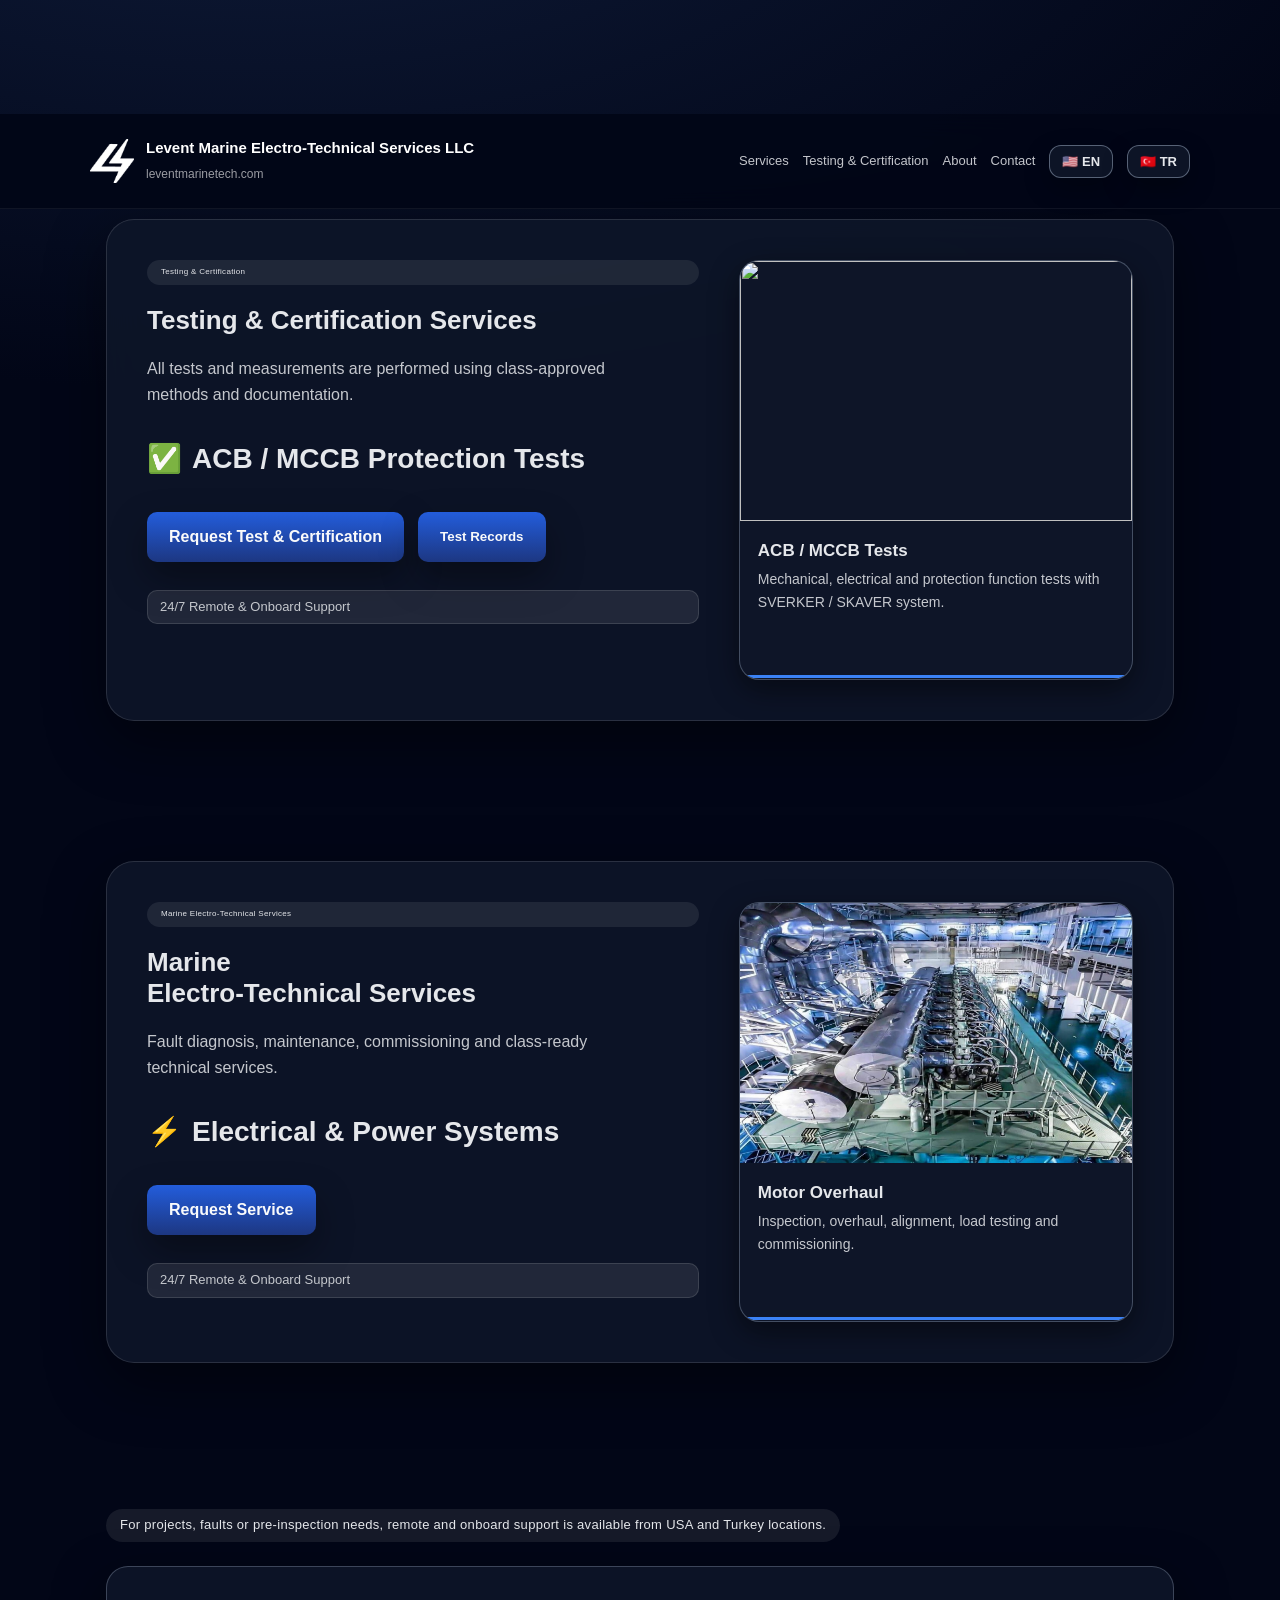
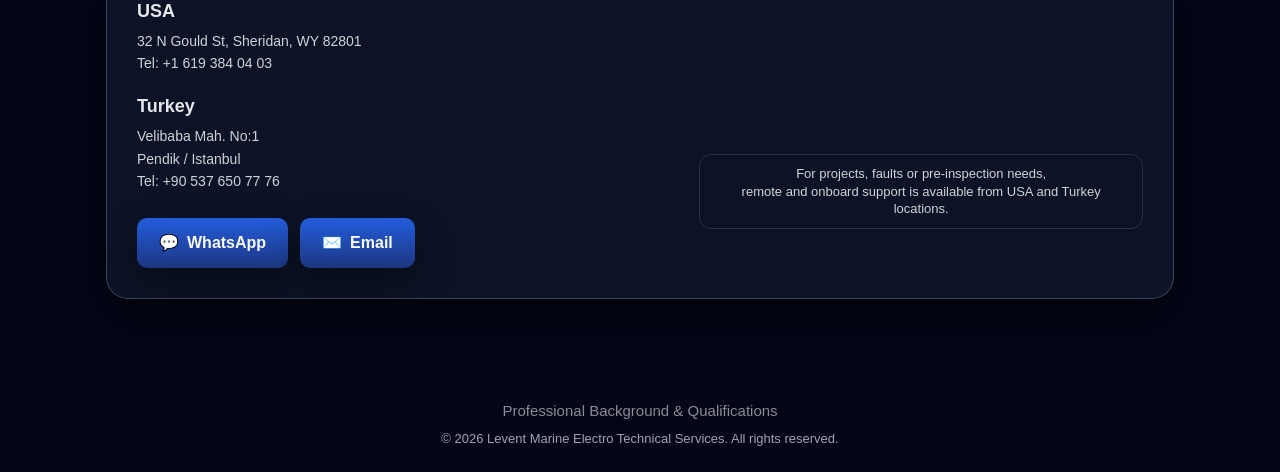
==== commit 7a8e2ff8: "Adjust hero sizing and localized login modal" ====
--- a/index.html
+++ b/index.html
@@ -69,9 +69,8 @@
           <a href="#contact" class="btnPrimary" data-i18n="cert_btn_request">
             Test & Sertifika Talebi Oluştur
           </a>
-         <button class="btnPrimary" id="authorizedBtn">
-
-  Yetkili Kullanıcı Girişi
+         <button class="btnPrimary" id="authorizedBtn" data-i18n="cert_btn_login">
+  Test Records
 </button>
         </div>
 
@@ -223,18 +222,18 @@
 <!-- LOGIN MODAL -->
 <div id="loginModal" class="loginModal">
   <div class="loginBox">
-    <h2>Yetkili Kullanıcı Girişi</h2>
+    <h2 data-i18n="login_modal_title">Test Records Access</h2>
 
     <!-- 1) Giriş Türü -->
-    <label>Giriş Türü</label>
+    <label data-i18n="login_type_label">Access Type</label>
     <select id="loginType">
-      <option value="CLASS">Class Access</option>
-      <option value="COMPANY">Company Representative</option>
+      <option value="CLASS" data-i18n="login_type_class">Class Access</option>
+      <option value="COMPANY" data-i18n="login_type_company">Company Representative</option>
     </select>
 
     <!-- 2) Class listesi (sadece CLASS seçilince görünür) -->
     <div id="classSelectBox" style="display:none; margin-top:10px;">
-      <label>Class Seç</label>
+      <label data-i18n="login_class_label">Select Class</label>
       <select id="loginClass">
         <option value="TL">Türk Loydu (TL)</option>
         <option value="BV">Bureau Veritas (BV)</option>
@@ -248,7 +247,7 @@
 
     <!-- 3) Company Representative (sadece COMPANY seçilince görünür) -->
  <div id="companySelectBox" style="display:none; margin-top:10px;">
-  <label>Firma Seç</label>
+  <label data-i18n="login_company_label">Select Company</label>
   <select id="loginCompany">
     <option value="TP Offshore">TP Offshore</option>
     <option value="MEDLOG">MEDLOG</option>
@@ -260,13 +259,13 @@
 
 
     <!-- 4) Parola -->
-    <label style="margin-top:10px;">Parola</label>
-    <input type="password" id="loginPass" placeholder="Parola">
+    <label style="margin-top:10px;" data-i18n="login_password_label">Password</label>
+    <input type="password" id="loginPass" placeholder="Password" data-i18n-placeholder="login_password_placeholder">
 
     <!-- Buttons -->
-   <button id="loginSubmit" type="button" class="btnPrimary">Giriş Yap</button>
-
- <button id="loginClose" type="button" class="btnGhost">Kapat</button>
+   <button id="loginSubmit" type="button" class="btnPrimary" data-i18n="login_submit">Sign In</button>
+
+ <button id="loginClose" type="button" class="btnGhost" data-i18n="login_close">Close</button>
 
 
     <p id="loginError" class="loginError"></p>
--- a/css/global.css
+++ b/css/global.css
@@ -10,6 +10,11 @@
 html, body {
   width: 100%;
   min-height: 100%;
+}
+
+:root {
+  --header-height: 92px;
+  --header-offset: 20px;
 }
 
 body {
@@ -17,6 +22,7 @@
   background: radial-gradient(1200px 600px at 20% -10%, #0f1c3a, #020617);
   color: #e5e7eb;
   line-height: 1.6;
+  padding-top: calc(var(--header-height) + var(--header-offset));
 }
 
 /* =========================
@@ -35,7 +41,7 @@
 /* Smooth anchor navigation with sticky header */
 html {
   scroll-behavior: smooth;
-  scroll-padding-top: 92px;
+  scroll-padding-top: calc(var(--header-height) + var(--header-offset));
 }
 
 .sectionHeader {
@@ -70,7 +76,13 @@
   justify-content: space-between;
   gap: 14px;
   /* Give the header more vertical breathing room */
-  padding: 12px 0;
+  padding: 0;
+  min-height: var(--header-height);
+}
+
+.header .container {
+  padding-top: 0;
+  padding-bottom: 0;
 }
 
 .brand {
@@ -199,6 +211,41 @@
   line-height: 1.7;
 }
 
+@media (max-width: 900px) {
+  :root {
+    --header-offset: 12px;
+  }
+
+  .headerInner {
+    flex-direction: column;
+    align-items: flex-start;
+    gap: 12px;
+    padding: 12px 0;
+  }
+
+  .nav {
+    flex-wrap: wrap;
+    justify-content: flex-start;
+    gap: 10px;
+  }
+}
+
+@media (max-width: 700px) {
+  .brand img {
+    width: 38px;
+    height: 38px;
+  }
+
+  .brand .name {
+    font-size: 14px;
+  }
+
+  .lang {
+    padding: 6px 10px;
+    font-size: 12px;
+  }
+}
+
 .contactGrid h3 {
   font-size: 14px;
   margin-bottom: 4px;
@@ -223,15 +270,6 @@
 @media (max-width: 900px) {
   .contactGrid {
     grid-template-columns: 1fr;
-  }
-
-  .headerInner {
-    flex-wrap: wrap;
-  }
-
-  .nav {
-    flex-wrap: wrap;
-    justify-content: flex-end;
   }
 }
 
@@ -270,8 +308,7 @@
   display: flex;
   align-items: center;
   justify-content: center;
-  background: rgba(2,6,23,0.92);
-  backdrop-filter: blur(10px);
+  background: transparent;
   z-index: 9999;
   opacity: 0;
   pointer-events: none;
@@ -300,23 +337,22 @@
   transform: scale(0.2) rotate(0deg);
   opacity: 0;
   /* Make the logo white (same feel as header) */
-  filter: brightness(0) invert(1) drop-shadow(0 20px 40px rgba(0,0,0,0.55));
+  filter: brightness(0) invert(1);
 }
 
 .logoSplash.show img {
-  animation: logoSplashPop 1650ms cubic-bezier(0.2, 0.8, 0.2, 1) forwards;
+  animation: logoSplashSpinGrow 1800ms linear forwards;
 }
 
 .logoSplash.hide {
   opacity: 0;
 }
 
-@keyframes logoSplashPop {
-  0%   { transform: scale(0.2) rotate(0deg); opacity: 0; }
-  18%  { transform: scale(1.05) rotate(45deg); opacity: 1; }
-  55%  { transform: scale(6.5) rotate(220deg); opacity: 1; }
-  78%  { transform: scale(10.5) rotate(360deg); opacity: 0.85; }
-  100% { transform: scale(10.5) rotate(420deg); opacity: 0; }
+@keyframes logoSplashSpinGrow {
+  0%   { transform: scale(0.08) rotate(0deg); opacity: 1; }
+  35%  { transform: scale(2.8) rotate(180deg); opacity: 0.75; }
+  70%  { transform: scale(7.5) rotate(360deg); opacity: 0.35; }
+  100% { transform: scale(12) rotate(540deg); opacity: 0; }
 }
 
 .btnPrimary:hover {
--- a/css/home.css
+++ b/css/home.css
@@ -18,7 +18,7 @@
 #services,
 #certification,
 #contact {
-  scroll-margin-top: 92px;
+  scroll-margin-top: calc(var(--header-height) + var(--header-offset));
 }
 
 .heroModern .container {
@@ -54,8 +54,12 @@
   letter-spacing: 0.3px;
 }
 
+.heroLeft .heroBadge {
+  font-size: 8px;
+}
+
 .heroTitle {
-  font-size: 42px;
+  font-size: 26px;
   line-height: 1.2;
   font-weight: 700;
 }
@@ -70,7 +74,7 @@
   display: flex;
   align-items: center;
   gap: 10px;
-  font-size: 20px;
+  font-size: 28px;
   margin-top: 10px;
   font-weight: 600;
 }
@@ -248,7 +252,11 @@
   }
 
   .heroTitle {
-    font-size: 32px;
+    font-size: 24px;
+  }
+
+  .heroServiceRotator {
+    font-size: 22px;
   }
 
   .contactWrapper {
@@ -258,7 +266,15 @@
 
 @media (max-width: 700px) {
   .heroTitle {
-    font-size: 26px;
+    font-size: 22px;
+  }
+
+  .heroLeft .heroBadge {
+    font-size: 9px;
+  }
+
+  .heroServiceRotator {
+    font-size: 20px;
   }
 
   .heroButtons {
